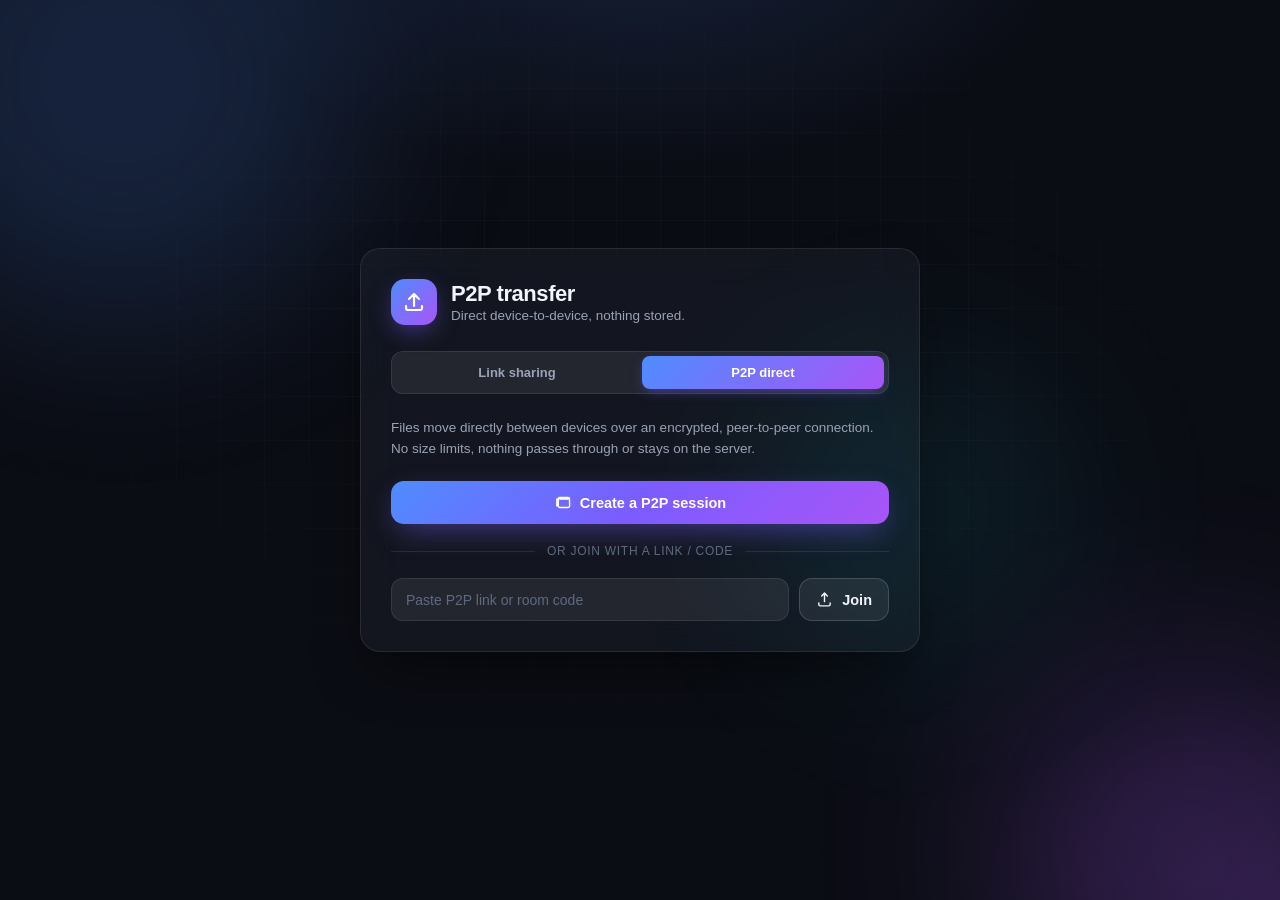
==== templates/p2p.html @ 5b4f8474 "version 2 with peer to peer file transfer" ====
<!DOCTYPE html>
<html lang="en">
<head>
  <meta charset="UTF-8">
  <meta name="viewport" content="width=device-width, initial-scale=1.0">
  <meta name="theme-color" content="#0b0d14">
  <title>P2P — SendBox</title>
  <link rel="icon" href="data:image/svg+xml,%3Csvg xmlns='http://www.w3.org/2000/svg' viewBox='0 0 100 100'%3E%3Cdefs%3E%3ClinearGradient id='g' x1='0' y1='0' x2='1' y2='1'%3E%3Cstop offset='0' stop-color='%234f8cff'/%3E%3Cstop offset='1' stop-color='%23a855f7'/%3E%3C/linearGradient%3E%3C/defs%3E%3Crect width='100' height='100' rx='22' fill='url(%23g)'/%3E%3Cpath d='M50 28v26m0 0-9-9m9 9 9-9M34 66h32' stroke='white' stroke-width='7' stroke-linecap='round' stroke-linejoin='round' fill='none'/%3E%3C/svg%3E">
  <link rel="stylesheet" href="/static/style.css">
</head>
<body>
  <div class="bg" aria-hidden="true">
    <div class="blob blob-1"></div>
    <div class="blob blob-2"></div>
    <div class="blob blob-3"></div>
    <div class="grid-overlay"></div>
  </div>

  <main class="card">
    <header class="brand">
      <span class="logo">
        <svg viewBox="0 0 24 24" fill="none" stroke="currentColor" stroke-width="2.2" stroke-linecap="round" stroke-linejoin="round">
          <path d="M12 16V4m0 0L7 9m5-5 5 5"/>
          <path d="M4 16v2a2 2 0 0 0 2 2h12a2 2 0 0 0 2-2v-2"/>
        </svg>
      </span>
      <div>
        <h1>P2P transfer</h1>
        <p class="tagline">Direct device-to-device, nothing stored.</p>
      </div>
    </header>

    <div class="mode-switch" role="tablist" aria-label="Transfer mode">
      <a class="mode-btn" href="/">Link sharing</a>
      <span class="mode-btn active" aria-current="page">P2P direct</span>
    </div>

    <!-- HOME: create or join -->
    <section id="p2pHome">
      <p class="p2p-desc">
        Files move directly between devices over an encrypted, peer-to-peer
        connection. No size limits, nothing passes through or stays on the server.
      </p>
      <button id="createBtn" class="btn btn-primary">
        <svg viewBox="0 0 24 24" fill="none" stroke="currentColor" stroke-width="2" stroke-linecap="round" stroke-linejoin="round">
          <path d="M4 7v10m2 0a2 2 0 0 0 2 2h12a2 2 0 0 0 2-2V9a2 2 0 0 0-2-2H6a2 2 0 0 0-2 2Zm0 0V7a2 2 0 0 1 2-2h12a2 2 0 0 1 2 2"/>
        </svg>
        <span>Create a P2P session</span>
      </button>
      <div class="divider"><span>or join with a link / code</span></div>
      <div class="receive-row">
        <input id="roomInput" placeholder="Paste P2P link or room code">
        <button id="joinBtn" class="btn btn-ghost" type="button">
          <svg viewBox="0 0 24 24" fill="none" stroke="currentColor" stroke-width="2" stroke-linecap="round" stroke-linejoin="round">
            <path d="M12 15V3m0 0 4 4m-4-4-4 4"/>
            <path d="M4 17v2a2 2 0 0 0 2 2h12a2 2 0 0 0 2-2v-2"/>
          </svg>
          <span>Join</span>
        </button>
      </div>
    </section>

    <!-- WAIT: waiting for the peer -->
    <section id="p2pWait" class="hidden">
      <div class="p2p-spinner" aria-hidden="true"></div>
      <h2 id="roleLabel" class="p2p-wait-title">Waiting for receiver&hellip;</h2>
      <p class="p2p-wait-sub">Share this link — the other person opens it and the transfer starts:</p>
      <div class="linkrow">
        <input id="waitLink" readonly>
        <button id="copyWait" class="btn btn-ghost" title="Copy">
          <svg viewBox="0 0 24 24" fill="none" stroke="currentColor" stroke-width="2" stroke-linecap="round" stroke-linejoin="round">
            <rect x="9" y="9" width="12" height="12" rx="2"/>
            <path d="M5 15V5a2 2 0 0 1 2-2h10"/>
          </svg>
          <span>Copy</span>
        </button>
      </div>
      <p class="p2p-note">Keep this tab open until the transfer finishes.</p>
    </section>

    <!-- ACTIVE: connected, send / receive -->
    <section id="p2pActive" class="hidden">
      <p id="statusText" class="status-line"></p>

      <div id="sendPanel">
        <div id="filesDrop" class="drop" tabindex="0" role="button" aria-label="Select files to send">
          <input type="file" id="p2pFileInput" multiple hidden>
          <p class="drop-title">Select files to send</p>
          <p class="drop-sub">any size · direct P2P</p>
        </div>
        <div id="p2pFilePanel" class="file-panel hidden">
          <ul id="p2pFileList" class="filelist"></ul>
        </div>
        <button id="sendBtn" class="btn btn-primary" disabled>
          <svg viewBox="0 0 24 24" fill="none" stroke="currentColor" stroke-width="2" stroke-linecap="round" stroke-linejoin="round">
            <path d="M12 3v12m0 0 4-4m-4 4-4-4"/>
            <path d="M4 17v2a2 2 0 0 0 2 2h12a2 2 0 0 0 2-2v-2"/>
          </svg>
          <span>Send files</span>
        </button>
      </div>

      <div id="sendProgressWrap" class="progress-wrap hidden">
        <div class="progress"><div id="sendBar"></div></div>
        <div class="progress-meta">
          <span id="sendText">0%</span>
          <span id="sendDetail"></span>
        </div>
      </div>

      <div id="recvProgressWrap" class="progress-wrap hidden">
        <div class="progress"><div id="recvBar"></div></div>
        <div class="progress-meta">
          <span id="recvText"></span>
          <span id="recvDetail"></span>
        </div>
      </div>
    </section>
  </main>

  <div id="toasts" class="toasts" aria-live="polite"></div>
  <script>window.ICE_SERVERS = {{ ice_servers | tojson }};</script>
  <script src="/static/p2p.js"></script>
</body>
</html>
---- static/style.css ----
:root {
  --bg: #0b0d14;
  --surface: rgba(255, 255, 255, 0.04);
  --surface-strong: rgba(255, 255, 255, 0.07);
  --border: rgba(255, 255, 255, 0.09);
  --border-strong: rgba(255, 255, 255, 0.16);
  --text: #f2f5fb;
  --muted: #9aa3b6;
  --faint: #5f6a80;
  --accent: #4f8cff;
  --accent-2: #a855f7;
  --accent-3: #22d3ee;
  --grad: linear-gradient(135deg, #4f8cff, #a855f7);
  --grad-btn: linear-gradient(135deg, #4f8cff 0%, #7c5cff 50%, #a855f7 100%);
  --danger: #ff6b6b;
  --ok: #34d399;
  --radius: 20px;
  --shadow: 0 24px 60px -18px rgba(0, 0, 0, 0.65);
  --font: -apple-system, BlinkMacSystemFont, "Segoe UI", Roboto, "Helvetica Neue", Arial, sans-serif;
}

* { box-sizing: border-box; margin: 0; padding: 0; }

html { color-scheme: dark; }

body {
  font-family: var(--font);
  background: var(--bg);
  color: var(--text);
  min-height: 100vh;
  display: flex;
  align-items: center;
  justify-content: center;
  padding: 28px 16px;
  overflow-x: hidden;
  -webkit-font-smoothing: antialiased;
}

/* ---------- background ---------- */
.bg { position: fixed; inset: 0; z-index: -1; overflow: hidden; }
.bg::after {
  content: "";
  position: absolute; inset: 0;
  background:
    radial-gradient(ellipse 60% 50% at 50% -10%, rgba(79, 140, 255, 0.16), transparent 60%),
    radial-gradient(ellipse 40% 40% at 100% 100%, rgba(168, 85, 247, 0.12), transparent 60%);
}
.blob { position: absolute; border-radius: 50%; filter: blur(90px); opacity: 0.5; animation: drift 26s ease-in-out infinite alternate; }
.blob-1 { width: 480px; height: 480px; background: rgba(79, 140, 255, 0.35); top: -160px; left: -120px; }
.blob-2 { width: 420px; height: 420px; background: rgba(168, 85, 247, 0.32); bottom: -160px; right: -120px; animation-delay: -9s; }
.blob-3 { width: 300px; height: 300px; background: rgba(34, 211, 238, 0.18); top: 40%; left: 60%; animation-delay: -17s; }
@keyframes drift {
  0% { transform: translate(0, 0) scale(1); }
  100% { transform: translate(60px, -40px) scale(1.15); }
}
.grid-overlay {
  position: absolute; inset: 0;
  background-image:
    linear-gradient(rgba(255,255,255,0.025) 1px, transparent 1px),
    linear-gradient(90deg, rgba(255,255,255,0.025) 1px, transparent 1px);
  background-size: 44px 44px;
  mask-image: radial-gradient(ellipse 70% 60% at 50% 40%, #000 30%, transparent 75%);
}

/* ---------- card ---------- */
.card {
  position: relative;
  width: 100%;
  max-width: 560px;
  background: var(--surface);
  backdrop-filter: blur(22px) saturate(1.4);
  -webkit-backdrop-filter: blur(22px) saturate(1.4);
  border: 1px solid var(--border);
  border-radius: var(--radius);
  box-shadow: var(--shadow);
  padding: 30px;
  animation: card-in 0.5s cubic-bezier(0.2, 0.9, 0.3, 1.2);
}
@keyframes card-in {
  from { opacity: 0; transform: translateY(16px) scale(0.98); }
  to { opacity: 1; transform: none; }
}

.brand { display: flex; align-items: center; gap: 14px; margin-bottom: 26px; }
.logo {
  width: 46px; height: 46px; flex-shrink: 0;
  display: grid; place-items: center;
  background: var(--grad);
  border-radius: 14px;
  color: #fff;
  box-shadow: 0 8px 24px -6px rgba(124, 92, 255, 0.6);
}
.logo svg { width: 24px; height: 24px; }
h1 { font-size: 22px; font-weight: 700; letter-spacing: -0.02em; }
.tagline { font-size: 13.5px; color: var(--muted); margin-top: 1px; }

/* ---------- dropzone ---------- */
.drop {
  position: relative;
  border: 1.5px dashed var(--border-strong);
  border-radius: 16px;
  padding: 38px 20px 34px;
  text-align: center;
  cursor: pointer;
  transition: border-color 0.2s, background 0.2s, transform 0.15s;
  user-select: none;
}
.drop:hover { border-color: rgba(79, 140, 255, 0.5); background: var(--surface-strong); }
.drop:focus-visible { outline: 2px solid var(--accent); outline-offset: 2px; }
.drop.dragover {
  border-color: var(--accent);
  border-style: solid;
  background: rgba(79, 140, 255, 0.1);
  transform: scale(1.015);
}
.drop-icon {
  width: 58px; height: 58px; margin: 0 auto 14px;
  display: grid; place-items: center;
  border-radius: 50%;
  color: var(--accent);
  background: rgba(79, 140, 255, 0.12);
  border: 1px solid rgba(79, 140, 255, 0.25);
  transition: transform 0.25s;
}
.drop-icon svg { width: 27px; height: 27px; }
.drop.dragover .drop-icon { transform: translateY(-4px) scale(1.1); color: #fff; }
.drop-title { font-size: 15.5px; font-weight: 600; }
.drop-sub { font-size: 13.5px; color: var(--muted); margin-top: 5px; }
.link { color: var(--accent); text-decoration: underline; text-underline-offset: 3px; }
.drop-hint { font-size: 12px; color: var(--faint); margin-top: 12px; letter-spacing: 0.01em; }

/* ---------- file list ---------- */
.file-panel { margin-top: 16px; }
.file-panel-head {
  display: flex; align-items: center; gap: 10px;
  font-size: 12.5px; color: var(--muted);
  margin-bottom: 10px;
}
.file-panel-head #fileTotal { flex: 1; text-align: right; }
.text-btn {
  background: none; border: none; color: var(--faint);
  font-size: 12.5px; cursor: pointer; padding: 4px 6px; border-radius: 6px;
  transition: color 0.15s;
}
.text-btn:hover { color: var(--danger); }

.filelist { list-style: none; max-height: 232px; overflow-y: auto; scrollbar-width: thin; scrollbar-color: rgba(255,255,255,0.15) transparent; }
.filelist::-webkit-scrollbar { width: 6px; }
.filelist::-webkit-scrollbar-thumb { background: rgba(255,255,255,0.15); border-radius: 4px; }

.filelist li {
  display: flex; align-items: center; gap: 12px;
  padding: 10px 12px;
  background: var(--surface-strong);
  border: 1px solid var(--border);
  border-radius: 12px;
  margin-bottom: 8px;
  animation: item-in 0.3s cubic-bezier(0.2, 0.9, 0.3, 1.2);
}
@keyframes item-in {
  from { opacity: 0; transform: translateY(-6px); }
  to { opacity: 1; transform: none; }
}
.file-type {
  width: 38px; height: 38px; flex-shrink: 0;
  display: grid; place-items: center;
  border-radius: 10px; color: #fff;
  background: var(--grad);
  font-size: 10px; font-weight: 700; text-transform: uppercase;
}
.file-type svg { width: 19px; height: 19px; }
.file-type[data-ext="pdf"] { background: linear-gradient(135deg, #ff5f6d, #ff8a5c); }
.file-type[data-ext="jpg"], .file-type[data-ext="jpeg"],
.file-type[data-ext="png"], .file-type[data-ext="gif"],
.file-type[data-ext="webp"], .file-type[data-ext="svg"],
.file-type[data-ext="heic"] { background: linear-gradient(135deg, #22d3ee, #3b82f6); }
.file-type[data-ext="zip"], .file-type[data-ext="rar"],
.file-type[data-ext="7z"], .file-type[data-ext="tar"],
.file-type[data-ext="gz"] { background: linear-gradient(135deg, #f59e0b, #ef4444); }
.file-type[data-ext="mp3"], .file-type[data-ext="wav"],
.file-type[data-ext="flac"], .file-type[data-ext="ogg"] { background: linear-gradient(135deg, #a855f7, #ec4899); }
.file-type[data-ext="mp4"], .file-type[data-ext="mkv"],
.file-type[data-ext="mov"], .file-type[data-ext="webm"] { background: linear-gradient(135deg, #6366f1, #8b5cf6); }
.file-type[data-ext="txt"], .file-type[data-ext="md"],
.file-type[data-ext="csv"], .file-type[data-ext="json"],
.file-type[data-ext="py"], .file-type[data-ext="js"],
.file-type[data-ext="ts"], .file-type[data-ext="html"],
.file-type[data-ext="css"] { background: linear-gradient(135deg, #64748b, #94a3b8); }

.f-meta { flex: 1; min-width: 0; display: flex; flex-direction: column; }
.fname {
  font-size: 14px; font-weight: 500;
  overflow: hidden; text-overflow: ellipsis; white-space: nowrap;
}
.fsize { font-size: 12px; color: var(--muted); margin-top: 1px; }

.rm-btn {
  width: 28px; height: 28px; flex-shrink: 0;
  display: grid; place-items: center;
  background: transparent; border: none; border-radius: 8px;
  color: var(--faint); cursor: pointer;
  transition: background 0.15s, color 0.15s, transform 0.15s;
}
.rm-btn:hover { background: rgba(255, 107, 107, 0.14); color: var(--danger); transform: scale(1.08); }
.rm-btn svg { width: 15px; height: 15px; }

/* ---------- settings ---------- */
.settings { margin: 20px 0; display: flex; flex-direction: column; gap: 14px; }
.field { display: flex; flex-direction: column; gap: 8px; }
.field-label { font-size: 12px; font-weight: 600; color: var(--muted); text-transform: uppercase; letter-spacing: 0.06em; }

.segmented {
  display: grid; grid-auto-flow: column; grid-auto-columns: 1fr;
  background: var(--surface-strong);
  border: 1px solid var(--border);
  border-radius: 12px; padding: 4px; gap: 4px;
}
.segmented input { position: absolute; opacity: 0; pointer-events: none; }
.segmented label {
  text-align: center; padding: 8px 4px; border-radius: 8px;
  font-size: 13px; font-weight: 600; color: var(--muted);
  cursor: pointer; transition: all 0.18s;
  user-select: none;
}
.segmented label:hover { color: var(--text); }
.segmented input:checked + label {
  background: var(--grad); color: #fff;
  box-shadow: 0 4px 14px -4px rgba(124, 92, 255, 0.6);
}

.maxdl-wrap { position: relative; }
.maxdl-wrap input {
  width: 100%;
  background: var(--surface-strong);
  color: var(--text);
  border: 1px solid var(--border);
  border-radius: 12px;
  padding: 12px 14px;
  font-size: 14.5px;
  transition: border-color 0.18s, box-shadow 0.18s;
}
.maxdl-wrap input::placeholder { color: var(--faint); }
.maxdl-wrap input:focus { outline: none; border-color: var(--accent); box-shadow: 0 0 0 3px rgba(79, 140, 255, 0.18); }
.maxdl-wrap input:not(:placeholder-shown) + .maxdl-suffix { opacity: 0; }
.maxdl-suffix {
  position: absolute; right: 14px; top: 50%; transform: translateY(-50%);
  font-size: 13px; color: var(--faint); pointer-events: none;
  transition: opacity 0.15s;
}
input::-webkit-outer-spin-button, input::-webkit-inner-spin-button { -webkit-appearance: none; margin: 0; }
input[type=number] { -moz-appearance: textfield; appearance: textfield; }

/* ---------- buttons ---------- */
.btn {
  display: inline-flex; align-items: center; justify-content: center; gap: 9px;
  border: none; border-radius: 13px;
  padding: 13px 20px;
  font-family: inherit; font-size: 14.5px; font-weight: 600;
  cursor: pointer; text-decoration: none;
  color: var(--text);
  transition: transform 0.15s, box-shadow 0.2s, background 0.2s, filter 0.2s;
  user-select: none;
}
.btn svg { width: 17px; height: 17px; flex-shrink: 0; }
.btn:active { transform: scale(0.97); }
.btn:disabled { opacity: 0.45; cursor: not-allowed; transform: none; filter: none !important; }

.btn-primary {
  background: var(--grad-btn);
  color: #fff;
  box-shadow: 0 10px 30px -8px rgba(124, 92, 255, 0.55);
  width: 100%;
}
.btn-primary:hover:not(:disabled) { filter: brightness(1.08); box-shadow: 0 14px 36px -8px rgba(124, 92, 255, 0.65); }

.btn-ghost {
  background: var(--surface-strong);
  border: 1px solid var(--border-strong);
  color: var(--text);
}
.btn-ghost:hover { background: rgba(255, 255, 255, 0.11); border-color: rgba(255, 255, 255, 0.22); }

/* ---------- progress ---------- */
.progress-wrap { margin-top: 18px; }
.progress {
  height: 10px; background: var(--surface-strong);
  border: 1px solid var(--border); border-radius: 999px; overflow: hidden;
}
#progressBar {
  height: 100%; width: 0%;
  background: var(--grad);
  border-radius: 999px;
  transition: width 0.15s ease;
  position: relative;
  overflow: hidden;
}
#progressBar::after {
  content: ""; position: absolute; inset: 0;
  background: linear-gradient(90deg, transparent, rgba(255,255,255,0.45), transparent);
  transform: translateX(-100%);
  animation: shine 1.6s infinite;
}
@keyframes shine { to { transform: translateX(100%); } }
.progress-meta { display: flex; justify-content: space-between; margin-top: 8px; font-size: 12.5px; color: var(--muted); }
#progressText { font-weight: 700; color: var(--accent); }

/* ---------- result ---------- */
#resultState { text-align: center; padding: 14px 0 4px; }
.success-ring {
  width: 72px; height: 72px; margin: 0 auto 18px;
  display: grid; place-items: center;
  border-radius: 50%;
  color: #fff;
  background: var(--grad);
  box-shadow: 0 0 0 8px rgba(124, 92, 255, 0.12), 0 16px 40px -8px rgba(124, 92, 255, 0.6);
  animation: pop 0.45s cubic-bezier(0.2, 0.9, 0.3, 1.4);
}
.success-ring svg { width: 32px; height: 32px; }
@keyframes pop { from { transform: scale(0.4); opacity: 0; } to { transform: scale(1); opacity: 1; } }
.result-title { font-size: 21px; font-weight: 700; letter-spacing: -0.02em; }
.result-sub { font-size: 13.5px; color: var(--muted); margin: 8px 0 20px; }

.linkrow { display: flex; gap: 10px; }
.linkrow input {
  flex: 1; min-width: 0;
  background: var(--surface-strong);
  border: 1px solid var(--border-strong);
  border-radius: 12px;
  padding: 13px 14px;
  color: var(--text); font-size: 13.5px; font-family: ui-monospace, SFMono-Regular, Menlo, monospace;
}
.linkrow input:focus { outline: none; border-color: var(--accent); }
.result-actions { display: flex; gap: 10px; margin-top: 14px; }
.result-actions .btn { flex: 1; }

/* ---------- receive / footer ---------- */
.receive { margin-top: 26px; padding-top: 22px; border-top: 1px solid var(--border); }
.receive-row { display: flex; gap: 10px; }
.receive-row input {
  flex: 1; min-width: 0;
  background: var(--surface-strong);
  border: 1px solid var(--border);
  border-radius: 12px;
  padding: 12px 14px;
  color: var(--text); font-size: 14px;
  transition: border-color 0.18s, box-shadow 0.18s;
}
.receive-row input::placeholder { color: var(--faint); }
.receive-row input:focus { outline: none; border-color: var(--accent); box-shadow: 0 0 0 3px rgba(79, 140, 255, 0.18); }
.receive-row .btn { padding: 12px 16px; }

/* ---------- receive page ---------- */
.receive-card { max-width: 620px; }
.receive-summary {
  display: flex; align-items: center; gap: 14px;
  background: var(--surface-strong);
  border: 1px solid var(--border);
  border-radius: 16px;
  padding: 16px 18px;
  margin-bottom: 18px;
}
.summary-icon {
  width: 46px; height: 46px; flex-shrink: 0;
  display: grid; place-items: center;
  border-radius: 12px; color: var(--accent);
  background: rgba(79, 140, 255, 0.12);
}
.summary-icon svg { width: 22px; height: 22px; }
.receive-summary h2 { font-size: 17px; letter-spacing: -0.01em; }
.receive-summary p { font-size: 13px; color: var(--muted); margin-top: 2px; }
.btn-all { flex: 1; margin-left: 4px; max-width: 220px; }

.filelist.receive { max-height: none; }
.filelist.receive li { padding: 12px 14px; }

.foot-note {
  display: flex; align-items: center; justify-content: center; gap: 7px;
  margin-top: 20px; font-size: 12.5px; color: var(--faint);
}
.foot-note svg { width: 14px; height: 14px; }

.expired { text-align: center; padding: 26px 8px; }
.expired-icon {
  width: 64px; height: 64px; margin: 0 auto 16px;
  display: grid; place-items: center;
  border-radius: 50%;
  color: #ffb020;
  background: rgba(255, 176, 32, 0.12);
  border: 1px solid rgba(255, 176, 32, 0.25);
}
.expired-icon svg { width: 30px; height: 30px; }
.expired h2 { font-size: 20px; letter-spacing: -0.02em; }
.expired p { font-size: 14px; color: var(--muted); margin: 10px 0 22px; max-width: 320px; margin-left: auto; margin-right: auto; }
.expired .btn { width: auto; margin: 0 auto; }

/* ---------- toasts ---------- */
.toasts {
  position: fixed; bottom: 24px; left: 50%; transform: translateX(-50%);
  display: flex; flex-direction: column; align-items: center; gap: 10px;
  z-index: 100; pointer-events: none;
}
.toast {
  display: flex; align-items: center; gap: 10px;
  background: rgba(20, 23, 34, 0.92);
  backdrop-filter: blur(14px);
  border: 1px solid var(--border-strong);
  border-radius: 12px;
  padding: 12px 18px;
  font-size: 13.5px; font-weight: 500;
  box-shadow: 0 14px 34px -10px rgba(0, 0, 0, 0.6);
  animation: toast-in 0.3s cubic-bezier(0.2, 0.9, 0.3, 1.3);
}
.toast.leaving { animation: toast-out 0.25s ease forwards; }
.toast svg { width: 17px; height: 17px; }
.toast.success svg { color: var(--ok); }
.toast.error svg { color: var(--danger); }
@keyframes toast-in { from { opacity: 0; transform: translateY(14px) scale(0.95); } to { opacity: 1; transform: none; } }
@keyframes toast-out { to { opacity: 0; transform: translateY(10px) scale(0.96); } }

/* ---------- P2P ---------- */
.mode-switch {
  display: grid; grid-auto-flow: column; grid-auto-columns: 1fr;
  background: var(--surface-strong);
  border: 1px solid var(--border);
  border-radius: 12px; padding: 4px; gap: 4px;
  margin-bottom: 24px;
}
.mode-btn {
  text-align: center; padding: 9px 4px; border-radius: 8px;
  font-size: 13px; font-weight: 600; color: var(--muted);
  text-decoration: none; cursor: pointer; user-select: none;
  transition: all 0.18s;
}
.mode-btn:hover { color: var(--text); }
.mode-btn.active {
  background: var(--grad); color: #fff;
  box-shadow: 0 4px 14px -4px rgba(124, 92, 255, 0.6);
}

.p2p-desc { font-size: 13.5px; color: var(--muted); line-height: 1.55; margin-bottom: 22px; }
.divider {
  display: flex; align-items: center; gap: 12px;
  margin: 20px 0; color: var(--faint); font-size: 12px; text-transform: uppercase;
  letter-spacing: 0.06em;
}
.divider::before, .divider::after { content: ""; flex: 1; height: 1px; background: var(--border); }

.p2p-wait-title { font-size: 19px; font-weight: 700; letter-spacing: -0.02em; text-align: center; margin-bottom: 8px; }
.p2p-wait-sub { font-size: 13.5px; color: var(--muted); text-align: center; margin: 0 0 18px; }
.p2p-note { font-size: 12.5px; color: var(--faint); text-align: center; margin-top: 18px; }

.p2p-spinner {
  width: 58px; height: 58px; margin: 4px auto 22px;
  border-radius: 50%;
  border: 3px solid var(--border-strong);
  border-top-color: var(--accent);
  animation: spin 0.9s linear infinite;
}
@keyframes spin { to { transform: rotate(360deg); } }

.status-line {
  font-size: 13.5px; color: var(--muted);
  background: var(--surface-strong);
  border: 1px solid var(--border);
  border-radius: 12px;
  padding: 12px 16px;
  margin-bottom: 18px;
}
#sendBar, #recvBar {
  height: 100%; width: 0%;
  background: var(--grad);
  border-radius: 999px;
  transition: width 0.15s ease;
}

.hidden { display: none !important; }

@media (max-width: 460px) {
  .card { padding: 22px 18px; }
  .drop { padding: 30px 14px 26px; }
  .btn-all { max-width: none; }
  .receive-summary { flex-wrap: wrap; }
}
@media (prefers-reduced-motion: reduce) {
  *, *::before, *::after { animation: none !important; transition: none !important; }
}
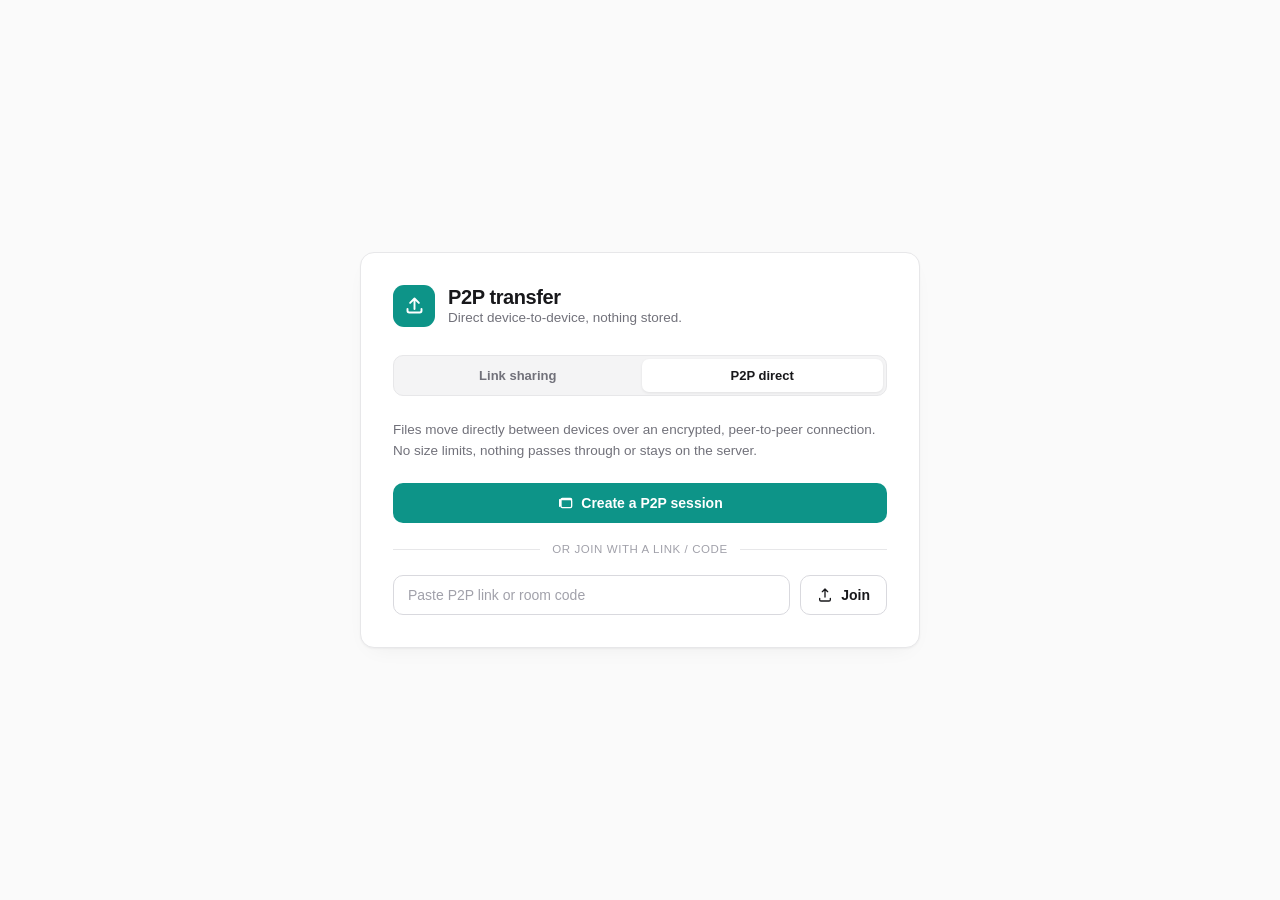
==== commit 1976eb4b: "new theme" ====
--- a/templates/p2p.html
+++ b/templates/p2p.html
@@ -3,19 +3,12 @@
 <head>
   <meta charset="UTF-8">
   <meta name="viewport" content="width=device-width, initial-scale=1.0">
-  <meta name="theme-color" content="#0b0d14">
+  <meta name="theme-color" content="#fafafa">
   <title>P2P — SendBox</title>
-  <link rel="icon" href="data:image/svg+xml,%3Csvg xmlns='http://www.w3.org/2000/svg' viewBox='0 0 100 100'%3E%3Cdefs%3E%3ClinearGradient id='g' x1='0' y1='0' x2='1' y2='1'%3E%3Cstop offset='0' stop-color='%234f8cff'/%3E%3Cstop offset='1' stop-color='%23a855f7'/%3E%3C/linearGradient%3E%3C/defs%3E%3Crect width='100' height='100' rx='22' fill='url(%23g)'/%3E%3Cpath d='M50 28v26m0 0-9-9m9 9 9-9M34 66h32' stroke='white' stroke-width='7' stroke-linecap='round' stroke-linejoin='round' fill='none'/%3E%3C/svg%3E">
+  <link rel="icon" href="data:image/svg+xml,%3Csvg xmlns='http://www.w3.org/2000/svg' viewBox='0 0 100 100'%3E%3Crect width='100' height='100' rx='24' fill='%230d9488'/%3E%3Cpath d='M50 28v26m0 0-9-9m9 9 9-9M34 66h32' stroke='white' stroke-width='7' stroke-linecap='round' stroke-linejoin='round' fill='none'/%3E%3C/svg%3E">
   <link rel="stylesheet" href="/static/style.css">
 </head>
 <body>
-  <div class="bg" aria-hidden="true">
-    <div class="blob blob-1"></div>
-    <div class="blob blob-2"></div>
-    <div class="blob blob-3"></div>
-    <div class="grid-overlay"></div>
-  </div>
-
   <main class="card">
     <header class="brand">
       <span class="logo">
--- a/static/style.css
+++ b/static/style.css
@@ -1,27 +1,30 @@
 :root {
-  --bg: #0b0d14;
-  --surface: rgba(255, 255, 255, 0.04);
-  --surface-strong: rgba(255, 255, 255, 0.07);
-  --border: rgba(255, 255, 255, 0.09);
-  --border-strong: rgba(255, 255, 255, 0.16);
-  --text: #f2f5fb;
-  --muted: #9aa3b6;
-  --faint: #5f6a80;
-  --accent: #4f8cff;
-  --accent-2: #a855f7;
-  --accent-3: #22d3ee;
-  --grad: linear-gradient(135deg, #4f8cff, #a855f7);
-  --grad-btn: linear-gradient(135deg, #4f8cff 0%, #7c5cff 50%, #a855f7 100%);
-  --danger: #ff6b6b;
-  --ok: #34d399;
-  --radius: 20px;
-  --shadow: 0 24px 60px -18px rgba(0, 0, 0, 0.65);
+  --bg: #fafafa;
+  --surface: #ffffff;
+  --surface-strong: #f4f4f5;
+  --border: #e7e7e9;
+  --border-strong: #d9d9de;
+  --text: #18181b;
+  --muted: #71717a;
+  --faint: #a1a1aa;
+  --accent: #0d9488;
+  --accent-hover: #0f766e;
+  --accent-soft: #f0fdfa;
+  --danger: #dc2626;
+  --danger-soft: #fef2f2;
+  --ok: #16a34a;
+  --ok-soft: #f0fdf4;
+  --warn: #d97706;
+  --warn-soft: #fffbeb;
+  --radius: 14px;
+  --radius-sm: 10px;
+  --shadow: 0 1px 2px rgba(0, 0, 0, 0.04), 0 8px 24px -12px rgba(0, 0, 0, 0.08);
   --font: -apple-system, BlinkMacSystemFont, "Segoe UI", Roboto, "Helvetica Neue", Arial, sans-serif;
 }
 
 * { box-sizing: border-box; margin: 0; padding: 0; }
 
-html { color-scheme: dark; }
+html { color-scheme: light; }
 
 body {
   font-family: var(--font);
@@ -36,31 +39,7 @@
   -webkit-font-smoothing: antialiased;
 }
 
-/* ---------- background ---------- */
-.bg { position: fixed; inset: 0; z-index: -1; overflow: hidden; }
-.bg::after {
-  content: "";
-  position: absolute; inset: 0;
-  background:
-    radial-gradient(ellipse 60% 50% at 50% -10%, rgba(79, 140, 255, 0.16), transparent 60%),
-    radial-gradient(ellipse 40% 40% at 100% 100%, rgba(168, 85, 247, 0.12), transparent 60%);
-}
-.blob { position: absolute; border-radius: 50%; filter: blur(90px); opacity: 0.5; animation: drift 26s ease-in-out infinite alternate; }
-.blob-1 { width: 480px; height: 480px; background: rgba(79, 140, 255, 0.35); top: -160px; left: -120px; }
-.blob-2 { width: 420px; height: 420px; background: rgba(168, 85, 247, 0.32); bottom: -160px; right: -120px; animation-delay: -9s; }
-.blob-3 { width: 300px; height: 300px; background: rgba(34, 211, 238, 0.18); top: 40%; left: 60%; animation-delay: -17s; }
-@keyframes drift {
-  0% { transform: translate(0, 0) scale(1); }
-  100% { transform: translate(60px, -40px) scale(1.15); }
-}
-.grid-overlay {
-  position: absolute; inset: 0;
-  background-image:
-    linear-gradient(rgba(255,255,255,0.025) 1px, transparent 1px),
-    linear-gradient(90deg, rgba(255,255,255,0.025) 1px, transparent 1px);
-  background-size: 44px 44px;
-  mask-image: radial-gradient(ellipse 70% 60% at 50% 40%, #000 30%, transparent 75%);
-}
+::selection { background: var(--accent); color: #fff; }
 
 /* ---------- card ---------- */
 .card {
@@ -68,66 +47,62 @@
   width: 100%;
   max-width: 560px;
   background: var(--surface);
-  backdrop-filter: blur(22px) saturate(1.4);
-  -webkit-backdrop-filter: blur(22px) saturate(1.4);
   border: 1px solid var(--border);
   border-radius: var(--radius);
   box-shadow: var(--shadow);
-  padding: 30px;
-  animation: card-in 0.5s cubic-bezier(0.2, 0.9, 0.3, 1.2);
+  padding: 32px;
+  animation: card-in 0.35s ease both;
 }
 @keyframes card-in {
-  from { opacity: 0; transform: translateY(16px) scale(0.98); }
+  from { opacity: 0; transform: translateY(8px); }
   to { opacity: 1; transform: none; }
 }
 
-.brand { display: flex; align-items: center; gap: 14px; margin-bottom: 26px; }
+.brand { display: flex; align-items: center; gap: 13px; margin-bottom: 28px; }
 .logo {
-  width: 46px; height: 46px; flex-shrink: 0;
-  display: grid; place-items: center;
-  background: var(--grad);
-  border-radius: 14px;
+  width: 42px; height: 42px; flex-shrink: 0;
+  display: grid; place-items: center;
+  background: var(--accent);
+  border-radius: 11px;
   color: #fff;
-  box-shadow: 0 8px 24px -6px rgba(124, 92, 255, 0.6);
-}
-.logo svg { width: 24px; height: 24px; }
-h1 { font-size: 22px; font-weight: 700; letter-spacing: -0.02em; }
+}
+.logo svg { width: 21px; height: 21px; }
+h1 { font-size: 20px; font-weight: 650; letter-spacing: -0.02em; }
 .tagline { font-size: 13.5px; color: var(--muted); margin-top: 1px; }
 
 /* ---------- dropzone ---------- */
 .drop {
   position: relative;
   border: 1.5px dashed var(--border-strong);
-  border-radius: 16px;
+  border-radius: var(--radius);
   padding: 38px 20px 34px;
   text-align: center;
   cursor: pointer;
-  transition: border-color 0.2s, background 0.2s, transform 0.15s;
+  transition: border-color 0.18s, background 0.18s;
   user-select: none;
 }
-.drop:hover { border-color: rgba(79, 140, 255, 0.5); background: var(--surface-strong); }
+.drop:hover { border-color: rgba(13, 148, 136, 0.5); background: #f7fdfc; }
 .drop:focus-visible { outline: 2px solid var(--accent); outline-offset: 2px; }
 .drop.dragover {
   border-color: var(--accent);
   border-style: solid;
-  background: rgba(79, 140, 255, 0.1);
-  transform: scale(1.015);
+  background: var(--accent-soft);
 }
 .drop-icon {
-  width: 58px; height: 58px; margin: 0 auto 14px;
+  width: 52px; height: 52px; margin: 0 auto 14px;
   display: grid; place-items: center;
   border-radius: 50%;
-  color: var(--accent);
-  background: rgba(79, 140, 255, 0.12);
-  border: 1px solid rgba(79, 140, 255, 0.25);
-  transition: transform 0.25s;
-}
-.drop-icon svg { width: 27px; height: 27px; }
-.drop.dragover .drop-icon { transform: translateY(-4px) scale(1.1); color: #fff; }
-.drop-title { font-size: 15.5px; font-weight: 600; }
+  color: var(--text);
+  background: var(--surface-strong);
+  border: 1px solid var(--border);
+  transition: transform 0.2s ease;
+}
+.drop-icon svg { width: 24px; height: 24px; }
+.drop.dragover .drop-icon { transform: translateY(-3px) scale(1.06); }
+.drop-title { font-size: 15px; font-weight: 600; }
 .drop-sub { font-size: 13.5px; color: var(--muted); margin-top: 5px; }
-.link { color: var(--accent); text-decoration: underline; text-underline-offset: 3px; }
-.drop-hint { font-size: 12px; color: var(--faint); margin-top: 12px; letter-spacing: 0.01em; }
+.link { color: var(--accent); font-weight: 550; text-decoration: underline; text-underline-offset: 3px; }
+.drop-hint { font-size: 12px; color: var(--faint); margin-top: 14px; letter-spacing: 0.01em; }
 
 /* ---------- file list ---------- */
 .file-panel { margin-top: 16px; }
@@ -139,57 +114,41 @@
 .file-panel-head #fileTotal { flex: 1; text-align: right; }
 .text-btn {
   background: none; border: none; color: var(--faint);
-  font-size: 12.5px; cursor: pointer; padding: 4px 6px; border-radius: 6px;
+  font-size: 12.5px; font-weight: 500; cursor: pointer; padding: 4px 6px; border-radius: 6px;
   transition: color 0.15s;
 }
 .text-btn:hover { color: var(--danger); }
 
-.filelist { list-style: none; max-height: 232px; overflow-y: auto; scrollbar-width: thin; scrollbar-color: rgba(255,255,255,0.15) transparent; }
+.filelist { list-style: none; max-height: 232px; overflow-y: auto; scrollbar-width: thin; scrollbar-color: var(--border-strong) transparent; }
 .filelist::-webkit-scrollbar { width: 6px; }
-.filelist::-webkit-scrollbar-thumb { background: rgba(255,255,255,0.15); border-radius: 4px; }
+.filelist::-webkit-scrollbar-thumb { background: var(--border-strong); border-radius: 4px; }
 
 .filelist li {
   display: flex; align-items: center; gap: 12px;
   padding: 10px 12px;
-  background: var(--surface-strong);
-  border: 1px solid var(--border);
-  border-radius: 12px;
+  background: var(--surface);
+  border: 1px solid var(--border);
+  border-radius: var(--radius-sm);
   margin-bottom: 8px;
-  animation: item-in 0.3s cubic-bezier(0.2, 0.9, 0.3, 1.2);
+  animation: item-in 0.25s ease;
 }
 @keyframes item-in {
-  from { opacity: 0; transform: translateY(-6px); }
+  from { opacity: 0; transform: translateY(-4px); }
   to { opacity: 1; transform: none; }
 }
 .file-type {
-  width: 38px; height: 38px; flex-shrink: 0;
-  display: grid; place-items: center;
-  border-radius: 10px; color: #fff;
-  background: var(--grad);
+  width: 36px; height: 36px; flex-shrink: 0;
+  display: grid; place-items: center;
+  border-radius: var(--radius-sm); color: var(--muted);
+  background: var(--surface-strong);
+  border: 1px solid var(--border);
   font-size: 10px; font-weight: 700; text-transform: uppercase;
 }
-.file-type svg { width: 19px; height: 19px; }
-.file-type[data-ext="pdf"] { background: linear-gradient(135deg, #ff5f6d, #ff8a5c); }
-.file-type[data-ext="jpg"], .file-type[data-ext="jpeg"],
-.file-type[data-ext="png"], .file-type[data-ext="gif"],
-.file-type[data-ext="webp"], .file-type[data-ext="svg"],
-.file-type[data-ext="heic"] { background: linear-gradient(135deg, #22d3ee, #3b82f6); }
-.file-type[data-ext="zip"], .file-type[data-ext="rar"],
-.file-type[data-ext="7z"], .file-type[data-ext="tar"],
-.file-type[data-ext="gz"] { background: linear-gradient(135deg, #f59e0b, #ef4444); }
-.file-type[data-ext="mp3"], .file-type[data-ext="wav"],
-.file-type[data-ext="flac"], .file-type[data-ext="ogg"] { background: linear-gradient(135deg, #a855f7, #ec4899); }
-.file-type[data-ext="mp4"], .file-type[data-ext="mkv"],
-.file-type[data-ext="mov"], .file-type[data-ext="webm"] { background: linear-gradient(135deg, #6366f1, #8b5cf6); }
-.file-type[data-ext="txt"], .file-type[data-ext="md"],
-.file-type[data-ext="csv"], .file-type[data-ext="json"],
-.file-type[data-ext="py"], .file-type[data-ext="js"],
-.file-type[data-ext="ts"], .file-type[data-ext="html"],
-.file-type[data-ext="css"] { background: linear-gradient(135deg, #64748b, #94a3b8); }
+.file-type svg { width: 18px; height: 18px; }
 
 .f-meta { flex: 1; min-width: 0; display: flex; flex-direction: column; }
 .fname {
-  font-size: 14px; font-weight: 500;
+  font-size: 13.5px; font-weight: 550;
   overflow: hidden; text-overflow: ellipsis; white-space: nowrap;
 }
 .fsize { font-size: 12px; color: var(--muted); margin-top: 1px; }
@@ -197,50 +156,52 @@
 .rm-btn {
   width: 28px; height: 28px; flex-shrink: 0;
   display: grid; place-items: center;
-  background: transparent; border: none; border-radius: 8px;
+  background: transparent; border: none; border-radius: 7px;
   color: var(--faint); cursor: pointer;
-  transition: background 0.15s, color 0.15s, transform 0.15s;
-}
-.rm-btn:hover { background: rgba(255, 107, 107, 0.14); color: var(--danger); transform: scale(1.08); }
+  transition: background 0.15s, color 0.15s;
+}
+.rm-btn:hover { background: var(--danger-soft); color: var(--danger); }
 .rm-btn svg { width: 15px; height: 15px; }
 
 /* ---------- settings ---------- */
-.settings { margin: 20px 0; display: flex; flex-direction: column; gap: 14px; }
+.settings { margin: 22px 0; display: flex; flex-direction: column; gap: 16px; }
 .field { display: flex; flex-direction: column; gap: 8px; }
-.field-label { font-size: 12px; font-weight: 600; color: var(--muted); text-transform: uppercase; letter-spacing: 0.06em; }
+.field-label { font-size: 12px; font-weight: 600; color: var(--muted); text-transform: uppercase; letter-spacing: 0.05em; }
 
 .segmented {
   display: grid; grid-auto-flow: column; grid-auto-columns: 1fr;
   background: var(--surface-strong);
   border: 1px solid var(--border);
-  border-radius: 12px; padding: 4px; gap: 4px;
+  border-radius: var(--radius-sm); padding: 3px; gap: 3px;
 }
 .segmented input { position: absolute; opacity: 0; pointer-events: none; }
 .segmented label {
-  text-align: center; padding: 8px 4px; border-radius: 8px;
-  font-size: 13px; font-weight: 600; color: var(--muted);
-  cursor: pointer; transition: all 0.18s;
+  text-align: center; padding: 8px 4px; border-radius: 7px;
+  font-size: 13px; font-weight: 550; color: var(--muted);
+  cursor: pointer; transition: all 0.15s;
   user-select: none;
 }
 .segmented label:hover { color: var(--text); }
 .segmented input:checked + label {
-  background: var(--grad); color: #fff;
-  box-shadow: 0 4px 14px -4px rgba(124, 92, 255, 0.6);
-}
+  background: var(--surface); color: var(--text);
+  box-shadow: 0 1px 3px rgba(0, 0, 0, 0.08);
+  font-weight: 600;
+}
+.segmented input:focus-visible + label { outline: 2px solid var(--accent); outline-offset: 1px; }
 
 .maxdl-wrap { position: relative; }
 .maxdl-wrap input {
   width: 100%;
-  background: var(--surface-strong);
+  background: var(--surface);
   color: var(--text);
-  border: 1px solid var(--border);
-  border-radius: 12px;
-  padding: 12px 14px;
-  font-size: 14.5px;
-  transition: border-color 0.18s, box-shadow 0.18s;
+  border: 1px solid var(--border-strong);
+  border-radius: var(--radius-sm);
+  padding: 11px 14px;
+  font-size: 14px;
+  transition: border-color 0.15s, box-shadow 0.15s;
 }
 .maxdl-wrap input::placeholder { color: var(--faint); }
-.maxdl-wrap input:focus { outline: none; border-color: var(--accent); box-shadow: 0 0 0 3px rgba(79, 140, 255, 0.18); }
+.maxdl-wrap input:focus { outline: none; border-color: var(--accent); box-shadow: 0 0 0 3px rgba(13, 148, 136, 0.14); }
 .maxdl-wrap input:not(:placeholder-shown) + .maxdl-suffix { opacity: 0; }
 .maxdl-suffix {
   position: absolute; right: 14px; top: 50%; transform: translateY(-50%);
@@ -252,84 +213,74 @@
 
 /* ---------- buttons ---------- */
 .btn {
-  display: inline-flex; align-items: center; justify-content: center; gap: 9px;
-  border: none; border-radius: 13px;
-  padding: 13px 20px;
-  font-family: inherit; font-size: 14.5px; font-weight: 600;
+  display: inline-flex; align-items: center; justify-content: center; gap: 8px;
+  border: none; border-radius: var(--radius-sm);
+  padding: 12px 20px;
+  font-family: inherit; font-size: 14px; font-weight: 600;
   cursor: pointer; text-decoration: none;
   color: var(--text);
-  transition: transform 0.15s, box-shadow 0.2s, background 0.2s, filter 0.2s;
+  transition: opacity 0.15s, background 0.15s, border-color 0.15s;
   user-select: none;
 }
-.btn svg { width: 17px; height: 17px; flex-shrink: 0; }
-.btn:active { transform: scale(0.97); }
-.btn:disabled { opacity: 0.45; cursor: not-allowed; transform: none; filter: none !important; }
+.btn svg { width: 16px; height: 16px; flex-shrink: 0; }
+.btn:active:not(:disabled) { transform: translateY(0.5px); }
+.btn:disabled { opacity: 0.4; cursor: not-allowed; }
 
 .btn-primary {
-  background: var(--grad-btn);
+  background: var(--accent);
   color: #fff;
-  box-shadow: 0 10px 30px -8px rgba(124, 92, 255, 0.55);
   width: 100%;
 }
-.btn-primary:hover:not(:disabled) { filter: brightness(1.08); box-shadow: 0 14px 36px -8px rgba(124, 92, 255, 0.65); }
+.btn-primary:hover:not(:disabled) { background: var(--accent-hover); }
 
 .btn-ghost {
-  background: var(--surface-strong);
+  background: var(--surface);
   border: 1px solid var(--border-strong);
   color: var(--text);
 }
-.btn-ghost:hover { background: rgba(255, 255, 255, 0.11); border-color: rgba(255, 255, 255, 0.22); }
+.btn-ghost:hover { background: var(--surface-strong); }
 
 /* ---------- progress ---------- */
 .progress-wrap { margin-top: 18px; }
 .progress {
-  height: 10px; background: var(--surface-strong);
-  border: 1px solid var(--border); border-radius: 999px; overflow: hidden;
+  height: 6px; background: var(--surface-strong);
+  border-radius: 999px; overflow: hidden;
 }
 #progressBar {
   height: 100%; width: 0%;
-  background: var(--grad);
+  background: var(--accent);
   border-radius: 999px;
   transition: width 0.15s ease;
-  position: relative;
-  overflow: hidden;
-}
-#progressBar::after {
-  content: ""; position: absolute; inset: 0;
-  background: linear-gradient(90deg, transparent, rgba(255,255,255,0.45), transparent);
-  transform: translateX(-100%);
-  animation: shine 1.6s infinite;
-}
-@keyframes shine { to { transform: translateX(100%); } }
+}
 .progress-meta { display: flex; justify-content: space-between; margin-top: 8px; font-size: 12.5px; color: var(--muted); }
-#progressText { font-weight: 700; color: var(--accent); }
+#progressText { font-weight: 650; color: var(--accent); }
 
 /* ---------- result ---------- */
 #resultState { text-align: center; padding: 14px 0 4px; }
 .success-ring {
-  width: 72px; height: 72px; margin: 0 auto 18px;
+  width: 64px; height: 64px; margin: 0 auto 18px;
   display: grid; place-items: center;
   border-radius: 50%;
-  color: #fff;
-  background: var(--grad);
-  box-shadow: 0 0 0 8px rgba(124, 92, 255, 0.12), 0 16px 40px -8px rgba(124, 92, 255, 0.6);
-  animation: pop 0.45s cubic-bezier(0.2, 0.9, 0.3, 1.4);
-}
-.success-ring svg { width: 32px; height: 32px; }
-@keyframes pop { from { transform: scale(0.4); opacity: 0; } to { transform: scale(1); opacity: 1; } }
-.result-title { font-size: 21px; font-weight: 700; letter-spacing: -0.02em; }
+  color: var(--ok);
+  background: var(--ok-soft);
+  border: 1px solid #dcfce7;
+  animation: pop 0.35s cubic-bezier(0.2, 0.9, 0.3, 1.3);
+}
+.success-ring svg { width: 28px; height: 28px; }
+@keyframes pop { from { transform: scale(0.6); opacity: 0; } to { transform: scale(1); opacity: 1; } }
+.result-title { font-size: 19px; font-weight: 650; letter-spacing: -0.02em; }
 .result-sub { font-size: 13.5px; color: var(--muted); margin: 8px 0 20px; }
 
 .linkrow { display: flex; gap: 10px; }
 .linkrow input {
   flex: 1; min-width: 0;
   background: var(--surface-strong);
-  border: 1px solid var(--border-strong);
-  border-radius: 12px;
-  padding: 13px 14px;
-  color: var(--text); font-size: 13.5px; font-family: ui-monospace, SFMono-Regular, Menlo, monospace;
-}
-.linkrow input:focus { outline: none; border-color: var(--accent); }
+  border: 1px solid var(--border);
+  border-radius: var(--radius-sm);
+  padding: 12px 14px;
+  color: var(--text); font-size: 13px; font-family: ui-monospace, SFMono-Regular, Menlo, monospace;
+}
+.linkrow input:focus { outline: none; border-color: var(--accent); background: var(--surface); }
 .result-actions { display: flex; gap: 10px; margin-top: 14px; }
 .result-actions .btn { flex: 1; }
 
@@ -338,37 +289,40 @@
 .receive-row { display: flex; gap: 10px; }
 .receive-row input {
   flex: 1; min-width: 0;
-  background: var(--surface-strong);
-  border: 1px solid var(--border);
-  border-radius: 12px;
-  padding: 12px 14px;
+  background: var(--surface);
+  border: 1px solid var(--border-strong);
+  border-radius: var(--radius-sm);
+  padding: 11px 14px;
   color: var(--text); font-size: 14px;
-  transition: border-color 0.18s, box-shadow 0.18s;
+  transition: border-color 0.15s, box-shadow 0.15s;
 }
 .receive-row input::placeholder { color: var(--faint); }
-.receive-row input:focus { outline: none; border-color: var(--accent); box-shadow: 0 0 0 3px rgba(79, 140, 255, 0.18); }
-.receive-row .btn { padding: 12px 16px; }
+.receive-row input:focus { outline: none; border-color: var(--accent); box-shadow: 0 0 0 3px rgba(13, 148, 136, 0.14); }
+.receive-row .btn { padding: 11px 16px; }
 
 /* ---------- receive page ---------- */
 .receive-card { max-width: 620px; }
 .receive-summary {
   display: flex; align-items: center; gap: 14px;
-  background: var(--surface-strong);
-  border: 1px solid var(--border);
-  border-radius: 16px;
+  background: var(--surface);
+  border: 1px solid var(--border);
+  border-radius: var(--radius);
   padding: 16px 18px;
   margin-bottom: 18px;
 }
 .summary-icon {
-  width: 46px; height: 46px; flex-shrink: 0;
-  display: grid; place-items: center;
-  border-radius: 12px; color: var(--accent);
-  background: rgba(79, 140, 255, 0.12);
-}
-.summary-icon svg { width: 22px; height: 22px; }
-.receive-summary h2 { font-size: 17px; letter-spacing: -0.01em; }
+  width: 44px; height: 44px; flex-shrink: 0;
+  display: grid; place-items: center;
+  border-radius: var(--radius-sm); color: var(--text);
+  background: var(--surface-strong);
+  border: 1px solid var(--border);
+}
+.summary-icon svg { width: 21px; height: 21px; }
+.receive-summary h2 { font-size: 16px; font-weight: 650; letter-spacing: -0.01em; }
 .receive-summary p { font-size: 13px; color: var(--muted); margin-top: 2px; }
 .btn-all { flex: 1; margin-left: 4px; max-width: 220px; }
+
+.dl-btn { padding: 8px 14px; font-size: 13px; }
 
 .filelist.receive { max-height: none; }
 .filelist.receive li { padding: 12px 14px; }
@@ -381,16 +335,16 @@
 
 .expired { text-align: center; padding: 26px 8px; }
 .expired-icon {
-  width: 64px; height: 64px; margin: 0 auto 16px;
+  width: 60px; height: 60px; margin: 0 auto 16px;
   display: grid; place-items: center;
   border-radius: 50%;
-  color: #ffb020;
-  background: rgba(255, 176, 32, 0.12);
-  border: 1px solid rgba(255, 176, 32, 0.25);
-}
-.expired-icon svg { width: 30px; height: 30px; }
-.expired h2 { font-size: 20px; letter-spacing: -0.02em; }
-.expired p { font-size: 14px; color: var(--muted); margin: 10px 0 22px; max-width: 320px; margin-left: auto; margin-right: auto; }
+  color: var(--warn);
+  background: var(--warn-soft);
+  border: 1px solid #fde68a;
+}
+.expired-icon svg { width: 28px; height: 28px; }
+.expired h2 { font-size: 19px; font-weight: 650; letter-spacing: -0.02em; }
+.expired p { font-size: 14px; color: var(--muted); margin: 10px auto 22px; max-width: 320px; }
 .expired .btn { width: auto; margin: 0 auto; }
 
 /* ---------- toasts ---------- */
@@ -401,59 +355,60 @@
 }
 .toast {
   display: flex; align-items: center; gap: 10px;
-  background: rgba(20, 23, 34, 0.92);
-  backdrop-filter: blur(14px);
-  border: 1px solid var(--border-strong);
-  border-radius: 12px;
-  padding: 12px 18px;
+  background: var(--surface);
+  backdrop-filter: blur(10px);
+  border: 1px solid var(--border);
+  border-radius: var(--radius-sm);
+  padding: 11px 16px;
   font-size: 13.5px; font-weight: 500;
-  box-shadow: 0 14px 34px -10px rgba(0, 0, 0, 0.6);
-  animation: toast-in 0.3s cubic-bezier(0.2, 0.9, 0.3, 1.3);
-}
-.toast.leaving { animation: toast-out 0.25s ease forwards; }
-.toast svg { width: 17px; height: 17px; }
+  box-shadow: 0 8px 30px -8px rgba(0, 0, 0, 0.18);
+  animation: toast-in 0.25s ease;
+}
+.toast.leaving { animation: toast-out 0.22s ease forwards; }
+.toast svg { width: 16px; height: 16px; }
 .toast.success svg { color: var(--ok); }
 .toast.error svg { color: var(--danger); }
-@keyframes toast-in { from { opacity: 0; transform: translateY(14px) scale(0.95); } to { opacity: 1; transform: none; } }
-@keyframes toast-out { to { opacity: 0; transform: translateY(10px) scale(0.96); } }
+@keyframes toast-in { from { opacity: 0; transform: translateY(10px); } to { opacity: 1; transform: none; } }
+@keyframes toast-out { to { opacity: 0; transform: translateY(8px); } }
 
 /* ---------- P2P ---------- */
 .mode-switch {
   display: grid; grid-auto-flow: column; grid-auto-columns: 1fr;
   background: var(--surface-strong);
   border: 1px solid var(--border);
-  border-radius: 12px; padding: 4px; gap: 4px;
+  border-radius: var(--radius-sm); padding: 3px; gap: 3px;
   margin-bottom: 24px;
 }
 .mode-btn {
-  text-align: center; padding: 9px 4px; border-radius: 8px;
-  font-size: 13px; font-weight: 600; color: var(--muted);
+  text-align: center; padding: 9px 4px; border-radius: 7px;
+  font-size: 13px; font-weight: 550; color: var(--muted);
   text-decoration: none; cursor: pointer; user-select: none;
-  transition: all 0.18s;
+  transition: all 0.15s;
 }
 .mode-btn:hover { color: var(--text); }
 .mode-btn.active {
-  background: var(--grad); color: #fff;
-  box-shadow: 0 4px 14px -4px rgba(124, 92, 255, 0.6);
+  background: var(--surface); color: var(--text);
+  box-shadow: 0 1px 3px rgba(0, 0, 0, 0.08);
+  font-weight: 600;
 }
 
 .p2p-desc { font-size: 13.5px; color: var(--muted); line-height: 1.55; margin-bottom: 22px; }
 .divider {
   display: flex; align-items: center; gap: 12px;
-  margin: 20px 0; color: var(--faint); font-size: 12px; text-transform: uppercase;
-  letter-spacing: 0.06em;
+  margin: 20px 0; color: var(--faint); font-size: 11.5px; text-transform: uppercase;
+  letter-spacing: 0.05em;
 }
 .divider::before, .divider::after { content: ""; flex: 1; height: 1px; background: var(--border); }
 
-.p2p-wait-title { font-size: 19px; font-weight: 700; letter-spacing: -0.02em; text-align: center; margin-bottom: 8px; }
+.p2p-wait-title { font-size: 18px; font-weight: 650; letter-spacing: -0.02em; text-align: center; margin-bottom: 8px; }
 .p2p-wait-sub { font-size: 13.5px; color: var(--muted); text-align: center; margin: 0 0 18px; }
 .p2p-note { font-size: 12.5px; color: var(--faint); text-align: center; margin-top: 18px; }
 
 .p2p-spinner {
-  width: 58px; height: 58px; margin: 4px auto 22px;
+  width: 48px; height: 48px; margin: 4px auto 22px;
   border-radius: 50%;
-  border: 3px solid var(--border-strong);
-  border-top-color: var(--accent);
+  border: 3px solid var(--border);
+  border-top-color: var(--text);
   animation: spin 0.9s linear infinite;
 }
 @keyframes spin { to { transform: rotate(360deg); } }
@@ -462,13 +417,13 @@
   font-size: 13.5px; color: var(--muted);
   background: var(--surface-strong);
   border: 1px solid var(--border);
-  border-radius: 12px;
-  padding: 12px 16px;
+  border-radius: var(--radius-sm);
+  padding: 11px 16px;
   margin-bottom: 18px;
 }
 #sendBar, #recvBar {
   height: 100%; width: 0%;
-  background: var(--grad);
+  background: var(--accent);
   border-radius: 999px;
   transition: width 0.15s ease;
 }
@@ -476,7 +431,7 @@
 .hidden { display: none !important; }
 
 @media (max-width: 460px) {
-  .card { padding: 22px 18px; }
+  .card { padding: 24px 18px; }
   .drop { padding: 30px 14px 26px; }
   .btn-all { max-width: none; }
   .receive-summary { flex-wrap: wrap; }
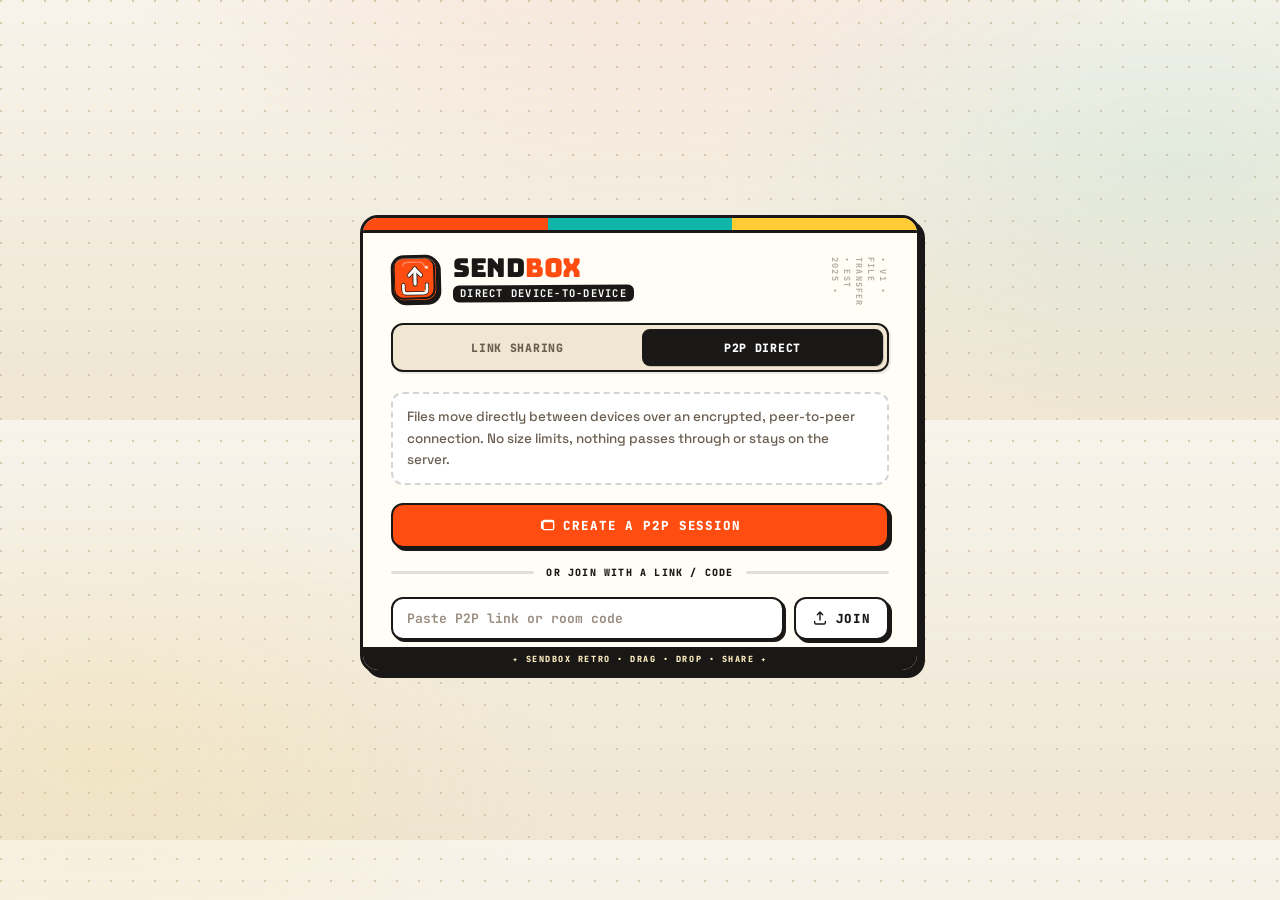
==== commit 7cd244dc: "Refactor HTML templates to use new logo and update theme color - Updated theme color from #fafafa to" ====
--- a/templates/p2p.html
+++ b/templates/p2p.html
@@ -3,23 +3,21 @@
 <head>
   <meta charset="UTF-8">
   <meta name="viewport" content="width=device-width, initial-scale=1.0">
-  <meta name="theme-color" content="#fafafa">
+  <meta name="theme-color" content="#efe6d3">
   <title>P2P — SendBox</title>
-  <link rel="icon" href="data:image/svg+xml,%3Csvg xmlns='http://www.w3.org/2000/svg' viewBox='0 0 100 100'%3E%3Crect width='100' height='100' rx='24' fill='%230d9488'/%3E%3Cpath d='M50 28v26m0 0-9-9m9 9 9-9M34 66h32' stroke='white' stroke-width='7' stroke-linecap='round' stroke-linejoin='round' fill='none'/%3E%3C/svg%3E">
+  <link rel="icon" type="image/svg+xml" href="/static/logo.svg">
+  <link rel="alternate icon" href="data:image/svg+xml,%3Csvg xmlns='http://www.w3.org/2000/svg' viewBox='0 0 100 100'%3E%3Crect width='100' height='100' rx='22' fill='%23ff4d12'/%3E%3Cpath d='M50 28v26m0 0-9-9m9 9 9-9M34 66h32' stroke='white' stroke-width='7' stroke-linecap='round' stroke-linejoin='round' fill='none'/%3E%3C/svg%3E">
   <link rel="stylesheet" href="/static/style.css">
 </head>
 <body>
   <main class="card">
     <header class="brand">
-      <span class="logo">
-        <svg viewBox="0 0 24 24" fill="none" stroke="currentColor" stroke-width="2.2" stroke-linecap="round" stroke-linejoin="round">
-          <path d="M12 16V4m0 0L7 9m5-5 5 5"/>
-          <path d="M4 16v2a2 2 0 0 0 2 2h12a2 2 0 0 0 2-2v-2"/>
-        </svg>
-      </span>
-      <div>
-        <h1>P2P transfer</h1>
-        <p class="tagline">Direct device-to-device, nothing stored.</p>
+      <a href="/" class="logo" style="text-decoration:none">
+        <img src="/static/logo.svg" alt="SendBox" width="48" height="48" loading="eager">
+      </a>
+      <div class="brand-text">
+        <h1><span>Send</span><span class="box">Box</span></h1>
+        <p class="tagline">Direct device-to-device</p>
       </div>
     </header>
 
@@ -56,7 +54,7 @@
     <!-- WAIT: waiting for the peer -->
     <section id="p2pWait" class="hidden">
       <div class="p2p-spinner" aria-hidden="true"></div>
-      <h2 id="roleLabel" class="p2p-wait-title">Waiting for receiver&hellip;</h2>
+      <h2 id="roleLabel" class="p2p-wait-title">Waiting for receiver…</h2>
       <p class="p2p-wait-sub">Share this link — the other person opens it and the transfer starts:</p>
       <div class="linkrow">
         <input id="waitLink" readonly>
--- a/static/style.css
+++ b/static/style.css
@@ -1,42 +1,70 @@
+@import url('https://fonts.googleapis.com/css2?family=Bungee&family=JetBrains+Mono:wght@500;700&family=Space+Grotesk:wght@500;600;700;800&display=swap');
+
 :root {
-  --bg: #fafafa;
-  --surface: #ffffff;
-  --surface-strong: #f4f4f5;
-  --border: #e7e7e9;
-  --border-strong: #d9d9de;
-  --text: #18181b;
-  --muted: #71717a;
-  --faint: #a1a1aa;
-  --accent: #0d9488;
-  --accent-hover: #0f766e;
-  --accent-soft: #f0fdfa;
-  --danger: #dc2626;
-  --danger-soft: #fef2f2;
-  --ok: #16a34a;
-  --ok-soft: #f0fdf4;
-  --warn: #d97706;
-  --warn-soft: #fffbeb;
-  --radius: 14px;
-  --radius-sm: 10px;
-  --shadow: 0 1px 2px rgba(0, 0, 0, 0.04), 0 8px 24px -12px rgba(0, 0, 0, 0.08);
-  --font: -apple-system, BlinkMacSystemFont, "Segoe UI", Roboto, "Helvetica Neue", Arial, sans-serif;
+  --bg: #efe6d3;
+  --bg-dot: #d9c8ad;
+  --paper: #fffdf6;
+  --paper-2: #fff7e8;
+  --ink: #1a1816;
+  --ink-2: #2b2825;
+  --muted: #6b5f52;
+  --faint: #9a8e82;
+  --line: #1a1816;
+  --line-soft: #d8c9ad;
+  --accent: #ff4d12;
+  --accent-hover: #e8450f;
+  --accent-press: #cc3c0a;
+  --accent-soft: #fff0de;
+  --teal: #0fb5a6;
+  --teal-deep: #0a8a7d;
+  --mustard: #ffcc33;
+  --mustard-deep: #e6b800;
+  --ok: #0eb07a;
+  --danger: #e11d48;
+  --radius: 18px;
+  --radius-sm: 12px;
+  --radius-xs: 10px;
+  --border: 3px;
+  --shadow: 5px 5px 0 var(--ink);
+  --shadow-sm: 3px 3px 0 var(--ink);
+  --shadow-xs: 2px 2px 0 var(--ink);
+  --font-display: "Space Grotesk", system-ui, sans-serif;
+  --font-mono: "JetBrains Mono", ui-monospace, monospace;
+  --font-logo: "Bungee", "Space Grotesk", sans-serif;
 }
 
 * { box-sizing: border-box; margin: 0; padding: 0; }
-
-html { color-scheme: light; }
+html { color-scheme: light; scrollbar-width: thin; scrollbar-color: var(--line) var(--bg); }
 
 body {
-  font-family: var(--font);
-  background: var(--bg);
-  color: var(--text);
+  font-family: var(--font-display);
+  background-color: var(--bg);
+  background-image:
+    radial-gradient(circle at 1px 1px, var(--bg-dot) 1.1px, transparent 0),
+    linear-gradient(180deg, rgba(255,255,255,0.55) 0%, transparent 420px);
+  background-size: 22px 22px, 100% 420px;
+  background-position: 0 0, 0 0;
+  color: var(--ink);
   min-height: 100vh;
   display: flex;
   align-items: center;
   justify-content: center;
-  padding: 28px 16px;
+  padding: 36px 16px 48px;
   overflow-x: hidden;
   -webkit-font-smoothing: antialiased;
+  position: relative;
+}
+
+body::before {
+  content: "";
+  position: fixed;
+  inset: 0;
+  background:
+    radial-gradient(ellipse 900px 500px at 50% -10%, rgba(255,77,18,0.09), transparent 60%),
+    radial-gradient(ellipse 700px 400px at 92% 18%, rgba(15,181,166,0.08), transparent 65%),
+    radial-gradient(ellipse 700px 400px at 8% 84%, rgba(255,204,51,0.10), transparent 65%);
+  pointer-events: none;
+  z-index: -1;
 }
 
 ::selection { background: var(--accent); color: #fff; }
@@ -46,167 +74,321 @@
   position: relative;
   width: 100%;
   max-width: 560px;
-  background: var(--surface);
-  border: 1px solid var(--border);
+  background: var(--paper);
+  border: var(--border) solid var(--ink);
   border-radius: var(--radius);
   box-shadow: var(--shadow);
-  padding: 32px;
-  animation: card-in 0.35s ease both;
+  padding: 0 28px 28px;
+  animation: card-in 0.42s cubic-bezier(0.16, 1, 0.3, 1) both;
+  overflow: hidden;
+}
+.card::before {
+  content: "";
+  display: block;
+  height: 12px;
+  margin: 0 -28px 0 -28px;
+  background: linear-gradient(90deg, var(--accent) 0 33.333%, var(--teal) 33.333% 66.666%, var(--mustard) 66.666% 100%);
+  border-bottom: var(--border) solid var(--ink);
 }
 @keyframes card-in {
-  from { opacity: 0; transform: translateY(8px); }
-  to { opacity: 1; transform: none; }
-}
-
-.brand { display: flex; align-items: center; gap: 13px; margin-bottom: 28px; }
+  from { opacity: 0; transform: translateY(10px) rotate(-0.4deg); }
+  to { opacity: 1; transform: translateY(0) rotate(0); }
+}
+
+.brand {
+  display: flex;
+  align-items: center;
+  gap: 14px;
+  margin: 22px 0 20px;
+  position: relative;
+}
 .logo {
-  width: 42px; height: 42px; flex-shrink: 0;
+  width: 48px; height: 48px; flex-shrink: 0;
   display: grid; place-items: center;
   background: var(--accent);
-  border-radius: 11px;
+  border: var(--border) solid var(--ink);
+  border-radius: 13px;
+  box-shadow: var(--shadow-xs);
   color: #fff;
-}
-.logo svg { width: 21px; height: 21px; }
-h1 { font-size: 20px; font-weight: 650; letter-spacing: -0.02em; }
-.tagline { font-size: 13.5px; color: var(--muted); margin-top: 1px; }
+  transform: rotate(-1.5deg);
+  overflow: hidden;
+  position: relative;
+}
+.logo img { width: 100%; height: 100%; object-fit: cover; display: block; }
+.logo svg { width: 24px; height: 24px; }
+.logo::after {
+  content: "";
+  position: absolute;
+  inset: 0;
+  border-radius: 10px;
+  box-shadow: inset 0 1px 0 rgba(255,255,255,0.35);
+  pointer-events: none;
+}
+.brand-text { display: flex; flex-direction: column; }
+.brand h1 {
+  font-family: var(--font-logo);
+  font-size: 26px;
+  font-weight: 400;
+  line-height: 0.95;
+  letter-spacing: -0.01em;
+  color: var(--ink);
+  display: flex; align-items: baseline; gap: 0;
+}
+.brand h1 span { display: inline-block; }
+.brand h1 .box { color: var(--accent); }
+.tagline {
+  font-family: var(--font-mono);
+  font-size: 10.5px;
+  font-weight: 700;
+  letter-spacing: 0.12em;
+  text-transform: uppercase;
+  color: #fff;
+  background: var(--ink);
+  display: inline-block;
+  padding: 3px 7px 3.5px;
+  border-radius: 6px;
+  margin-top: 5px;
+  width: fit-content;
+  line-height: 1;
+  transform: rotate(-0.3deg);
+}
+.brand::after {
+  content: "• V1 • FILE TRANSFER • EST 2025 •";
+  position: absolute;
+  right: 0;
+  top: 2px;
+  font-family: var(--font-mono);
+  font-size: 8.5px;
+  font-weight: 700;
+  letter-spacing: 0.14em;
+  color: var(--faint);
+  writing-mode: vertical-rl;
+  text-orientation: mixed;
+  opacity: 0.0;
+}
+@media (min-width: 520px) {
+  .brand::after { opacity: 0.75; }
+}
+
+/* ---------- mode switch ---------- */
+.mode-switch {
+  display: grid; grid-auto-flow: column; grid-auto-columns: 1fr;
+  background: #f0e6d1;
+  border: 2.5px solid var(--ink);
+  border-radius: 12px;
+  padding: 4px; gap: 4px;
+  margin: 0 0 20px;
+  box-shadow: 2px 2px 0 rgba(26,24,22,0.08);
+}
+.mode-btn {
+  text-align: center; padding: 9px 4px; border-radius: 8px;
+  font-family: var(--font-mono);
+  font-size: 11.5px; font-weight: 800; letter-spacing: 0.06em; text-transform: uppercase;
+  color: var(--muted);
+  text-decoration: none; cursor: pointer; user-select: none;
+  transition: all 0.14s ease;
+  border: 2px solid transparent;
+}
+.mode-btn:hover { color: var(--ink); background: rgba(255,255,255,0.6); }
+.mode-btn.active {
+  background: var(--ink); color: #fff;
+  border-color: var(--ink);
+  box-shadow: 1px 1px 0 rgba(0,0,0,0.15);
+}
 
 /* ---------- dropzone ---------- */
 .drop {
   position: relative;
-  border: 1.5px dashed var(--border-strong);
-  border-radius: var(--radius);
-  padding: 38px 20px 34px;
+  border: 3px dashed var(--ink);
+  border-radius: 16px;
+  padding: 34px 18px 28px;
   text-align: center;
   cursor: pointer;
-  transition: border-color 0.18s, background 0.18s;
+  background:
+    repeating-linear-gradient(-45deg, transparent 0 10px, rgba(26,24,22,0.015) 10px 20px),
+    var(--paper-2);
+  transition: all 0.16s ease;
   user-select: none;
-}
-.drop:hover { border-color: rgba(13, 148, 136, 0.5); background: #f7fdfc; }
-.drop:focus-visible { outline: 2px solid var(--accent); outline-offset: 2px; }
+  box-shadow: inset 0 0 0 2px rgba(255,255,255,0.7);
+}
+.drop:hover {
+  background-color: #fff2d6;
+  border-color: var(--ink);
+  transform: translate(-1px, -1px);
+  box-shadow: 3px 3px 0 var(--ink), inset 0 0 0 2px rgba(255,255,255,0.6);
+}
+.drop:focus-visible { outline: 3px solid var(--accent); outline-offset: 3px; }
 .drop.dragover {
   border-color: var(--accent);
   border-style: solid;
-  background: var(--accent-soft);
-}
+  background: #ffe9d0;
+  transform: translate(-2px, -2px);
+  box-shadow: 5px 5px 0 var(--ink);
+}
+.drop.dragover .drop-icon { transform: rotate(2deg) scale(1.04) translateY(-2px); }
+
 .drop-icon {
-  width: 52px; height: 52px; margin: 0 auto 14px;
+  width: 62px; height: 62px; margin: 0 auto 14px;
   display: grid; place-items: center;
-  border-radius: 50%;
-  color: var(--text);
-  background: var(--surface-strong);
-  border: 1px solid var(--border);
-  transition: transform 0.2s ease;
-}
-.drop-icon svg { width: 24px; height: 24px; }
-.drop.dragover .drop-icon { transform: translateY(-3px) scale(1.06); }
-.drop-title { font-size: 15px; font-weight: 600; }
-.drop-sub { font-size: 13.5px; color: var(--muted); margin-top: 5px; }
-.link { color: var(--accent); font-weight: 550; text-decoration: underline; text-underline-offset: 3px; }
-.drop-hint { font-size: 12px; color: var(--faint); margin-top: 14px; letter-spacing: 0.01em; }
+  border-radius: 16px;
+  color: #fff;
+  background: var(--accent);
+  border: 3px solid var(--ink);
+  box-shadow: var(--shadow-xs);
+  transform: rotate(-2deg);
+  transition: transform 0.2s cubic-bezier(0.34,1.56,0.64,1);
+}
+.drop-icon svg { width: 26px; height: 26px; stroke-width: 2.1; }
+.drop-title {
+  font-family: var(--font-display);
+  font-size: 16px; font-weight: 800; letter-spacing: -0.02em;
+  color: var(--ink);
+}
+.drop-sub { font-family: var(--font-mono); font-size: 12.5px; color: var(--muted); margin-top: 5px; }
+.drop-sub .link {
+  color: var(--accent); font-weight: 800; text-decoration: none;
+  border-bottom: 2.5px solid var(--accent);
+  padding-bottom: 1px;
+}
+.drop-hint {
+  font-family: var(--font-mono);
+  font-size: 10px; font-weight: 700; letter-spacing: 0.11em; text-transform: uppercase;
+  color: #fff;
+  background: var(--ink);
+  display: inline-block;
+  padding: 4px 8px;
+  border-radius: 999px;
+  margin-top: 16px;
+}
 
 /* ---------- file list ---------- */
-.file-panel { margin-top: 16px; }
+.file-panel { margin-top: 16px; background: transparent; }
 .file-panel-head {
   display: flex; align-items: center; gap: 10px;
-  font-size: 12.5px; color: var(--muted);
+  font-family: var(--font-mono);
+  font-size: 11px; font-weight: 700; letter-spacing: 0.08em; text-transform: uppercase;
+  color: var(--muted);
   margin-bottom: 10px;
 }
-.file-panel-head #fileTotal { flex: 1; text-align: right; }
+.file-panel-head #fileTotal { flex: 1; text-align: right; color: var(--ink); font-weight: 800; }
 .text-btn {
-  background: none; border: none; color: var(--faint);
-  font-size: 12.5px; font-weight: 500; cursor: pointer; padding: 4px 6px; border-radius: 6px;
-  transition: color 0.15s;
-}
-.text-btn:hover { color: var(--danger); }
-
-.filelist { list-style: none; max-height: 232px; overflow-y: auto; scrollbar-width: thin; scrollbar-color: var(--border-strong) transparent; }
-.filelist::-webkit-scrollbar { width: 6px; }
-.filelist::-webkit-scrollbar-thumb { background: var(--border-strong); border-radius: 4px; }
+  background: #fff; border: 2px solid var(--ink); color: var(--ink);
+  font-family: var(--font-mono); font-size: 11px; font-weight: 800; letter-spacing: 0.06em; text-transform: uppercase;
+  cursor: pointer; padding: 4px 8px; border-radius: 8px;
+  box-shadow: 2px 2px 0 var(--ink);
+  transition: all 0.12s;
+}
+.text-btn:hover { background: var(--danger); color: #fff; border-color: var(--ink); transform: translate(-1px,-1px); box-shadow: 3px 3px 0 var(--ink); }
+.text-btn:active { transform: translate(1px,1px); box-shadow: 1px 1px 0 var(--ink); }
+
+.filelist { list-style: none; max-height: 232px; overflow-y: auto; scrollbar-width: thin; scrollbar-color: var(--ink) transparent; padding-right: 2px; }
+.filelist::-webkit-scrollbar { width: 8px; }
+.filelist::-webkit-scrollbar-thumb { background: var(--ink); border-radius: 999px; border: 2px solid var(--paper); }
 
 .filelist li {
   display: flex; align-items: center; gap: 12px;
-  padding: 10px 12px;
-  background: var(--surface);
-  border: 1px solid var(--border);
-  border-radius: var(--radius-sm);
-  margin-bottom: 8px;
-  animation: item-in 0.25s ease;
-}
-@keyframes item-in {
-  from { opacity: 0; transform: translateY(-4px); }
-  to { opacity: 1; transform: none; }
-}
+  padding: 11px 12px;
+  background: #fff;
+  border: 2.5px solid var(--ink);
+  border-radius: 12px;
+  margin-bottom: 9px;
+  box-shadow: var(--shadow-xs);
+  animation: item-in 0.28s cubic-bezier(0.16,1,0.3,1);
+  transform: rotate(-0.15deg);
+}
+.filelist li:nth-child(even) { transform: rotate(0.2deg); }
+@keyframes item-in { from { opacity: 0; transform: translateY(-6px) scale(0.98); } to { opacity: 1; transform: rotate(-0.15deg) translateY(0) scale(1); } }
+
 .file-type {
-  width: 36px; height: 36px; flex-shrink: 0;
+  width: 40px; height: 40px; flex-shrink: 0;
   display: grid; place-items: center;
-  border-radius: var(--radius-sm); color: var(--muted);
-  background: var(--surface-strong);
-  border: 1px solid var(--border);
-  font-size: 10px; font-weight: 700; text-transform: uppercase;
+  border-radius: 10px; color: var(--ink);
+  background: var(--mustard);
+  border: 2.5px solid var(--ink);
+  font-family: var(--font-mono); font-size: 9px; font-weight: 800; text-transform: uppercase;
+  box-shadow: 1px 1px 0 var(--ink);
+  transform: rotate(-1deg);
 }
 .file-type svg { width: 18px; height: 18px; }
 
 .f-meta { flex: 1; min-width: 0; display: flex; flex-direction: column; }
 .fname {
-  font-size: 13.5px; font-weight: 550;
+  font-family: var(--font-display);
+  font-size: 13.5px; font-weight: 700; letter-spacing: -0.01em;
   overflow: hidden; text-overflow: ellipsis; white-space: nowrap;
 }
-.fsize { font-size: 12px; color: var(--muted); margin-top: 1px; }
+.fsize { font-family: var(--font-mono); font-size: 11px; font-weight: 700; color: var(--muted); margin-top: 1px; }
 
 .rm-btn {
-  width: 28px; height: 28px; flex-shrink: 0;
+  width: 30px; height: 30px; flex-shrink: 0;
   display: grid; place-items: center;
-  background: transparent; border: none; border-radius: 7px;
-  color: var(--faint); cursor: pointer;
-  transition: background 0.15s, color 0.15s;
-}
-.rm-btn:hover { background: var(--danger-soft); color: var(--danger); }
-.rm-btn svg { width: 15px; height: 15px; }
+  background: #fff; border: 2px solid var(--ink); border-radius: 8px;
+  color: var(--ink); cursor: pointer;
+  box-shadow: 2px 2px 0 var(--ink);
+  transition: all 0.13s;
+}
+.rm-btn:hover { background: var(--ink); color: #fff; transform: translate(-1px,-1px); box-shadow: 3px 3px 0 var(--ink); }
+.rm-btn:active { transform: translate(1px,1px); box-shadow: 1px 1px 0 var(--ink); }
+.rm-btn svg { width: 14px; height: 14px; }
 
 /* ---------- settings ---------- */
-.settings { margin: 22px 0; display: flex; flex-direction: column; gap: 16px; }
+.settings { margin: 20px 0; display: flex; flex-direction: column; gap: 16px; }
 .field { display: flex; flex-direction: column; gap: 8px; }
-.field-label { font-size: 12px; font-weight: 600; color: var(--muted); text-transform: uppercase; letter-spacing: 0.05em; }
+.field-label {
+  font-family: var(--font-mono);
+  font-size: 10.5px; font-weight: 800; color: var(--ink); text-transform: uppercase; letter-spacing: 0.10em;
+  display: flex; align-items: center; gap: 8px;
+}
+.field-label::after { content: ""; flex: 1; height: 2px; background: var(--ink); opacity: 0.10; border-radius: 999px; }
 
 .segmented {
   display: grid; grid-auto-flow: column; grid-auto-columns: 1fr;
-  background: var(--surface-strong);
-  border: 1px solid var(--border);
-  border-radius: var(--radius-sm); padding: 3px; gap: 3px;
+  background: #f0e6d1;
+  border: 2.5px solid var(--ink);
+  border-radius: 12px; padding: 4px; gap: 4px;
+  box-shadow: 3px 3px 0 var(--ink);
 }
 .segmented input { position: absolute; opacity: 0; pointer-events: none; }
 .segmented label {
-  text-align: center; padding: 8px 4px; border-radius: 7px;
-  font-size: 13px; font-weight: 550; color: var(--muted);
-  cursor: pointer; transition: all 0.15s;
+  text-align: center; padding: 8px 4px; border-radius: 8px;
+  font-family: var(--font-mono);
+  font-size: 12.5px; font-weight: 800; letter-spacing: 0.02em;
+  color: var(--muted);
+  cursor: pointer; transition: all 0.14s;
   user-select: none;
-}
-.segmented label:hover { color: var(--text); }
+  border: 2px solid transparent;
+}
+.segmented label:hover { color: var(--ink); background: rgba(255,255,255,0.65); border-color: rgba(26,24,22,0.15); }
 .segmented input:checked + label {
-  background: var(--surface); color: var(--text);
-  box-shadow: 0 1px 3px rgba(0, 0, 0, 0.08);
-  font-weight: 600;
-}
-.segmented input:focus-visible + label { outline: 2px solid var(--accent); outline-offset: 1px; }
+  background: var(--ink); color: #fff;
+  border-color: var(--ink);
+  box-shadow: 1px 1px 0 rgba(0,0,0,0.2);
+  transform: translateY(-0.5px);
+}
+.segmented input:focus-visible + label { outline: 3px solid var(--accent); outline-offset: 1px; }
 
 .maxdl-wrap { position: relative; }
 .maxdl-wrap input {
   width: 100%;
-  background: var(--surface);
-  color: var(--text);
-  border: 1px solid var(--border-strong);
-  border-radius: var(--radius-sm);
-  padding: 11px 14px;
-  font-size: 14px;
-  transition: border-color 0.15s, box-shadow 0.15s;
-}
-.maxdl-wrap input::placeholder { color: var(--faint); }
-.maxdl-wrap input:focus { outline: none; border-color: var(--accent); box-shadow: 0 0 0 3px rgba(13, 148, 136, 0.14); }
-.maxdl-wrap input:not(:placeholder-shown) + .maxdl-suffix { opacity: 0; }
+  background: #fff;
+  color: var(--ink);
+  border: 2.5px solid var(--ink);
+  border-radius: 12px;
+  padding: 12px 14px;
+  font-family: var(--font-mono);
+  font-size: 14px; font-weight: 700;
+  box-shadow: var(--shadow-xs);
+  transition: all 0.13s;
+}
+.maxdl-wrap input::placeholder { color: var(--faint); font-weight: 700; }
+.maxdl-wrap input:focus { outline: none; border-color: var(--accent); box-shadow: 3px 3px 0 var(--ink), 0 0 0 3px rgba(255,77,18,0.18); transform: translate(-1px,-1px); }
+.maxdl-wrap input:not(:placeholder-shown) + .maxdl-suffix { opacity: 0; transform: translateY(-50%) translateX(6px); }
 .maxdl-suffix {
   position: absolute; right: 14px; top: 50%; transform: translateY(-50%);
-  font-size: 13px; color: var(--faint); pointer-events: none;
-  transition: opacity 0.15s;
+  font-family: var(--font-mono); font-size: 10px; font-weight: 800; letter-spacing: 0.09em; text-transform: uppercase;
+  color: #fff; background: var(--ink); padding: 3px 6px; border-radius: 6px;
+  pointer-events: none;
+  transition: all 0.15s;
 }
 input::-webkit-outer-spin-button, input::-webkit-inner-spin-button { -webkit-appearance: none; margin: 0; }
 input[type=number] { -moz-appearance: textfield; appearance: textfield; }
@@ -214,227 +396,281 @@
 /* ---------- buttons ---------- */
 .btn {
   display: inline-flex; align-items: center; justify-content: center; gap: 8px;
-  border: none; border-radius: var(--radius-sm);
-  padding: 12px 20px;
-  font-family: inherit; font-size: 14px; font-weight: 600;
+  border: 2.5px solid var(--ink); border-radius: 12px;
+  padding: 12px 18px;
+  font-family: var(--font-mono); font-size: 12.5px; font-weight: 800; letter-spacing: 0.07em; text-transform: uppercase;
   cursor: pointer; text-decoration: none;
-  color: var(--text);
-  transition: opacity 0.15s, background 0.15s, border-color 0.15s;
+  color: var(--ink);
+  background: #fff;
+  box-shadow: var(--shadow-sm);
+  transition: all 0.13s cubic-bezier(0.16,1,0.3,1);
   user-select: none;
-}
-.btn svg { width: 16px; height: 16px; flex-shrink: 0; }
-.btn:active:not(:disabled) { transform: translateY(0.5px); }
-.btn:disabled { opacity: 0.4; cursor: not-allowed; }
+  position: relative;
+}
+.btn svg { width: 16px; height: 16px; flex-shrink: 0; stroke-width: 2.1; }
+.btn:active:not(:disabled) { transform: translate(3px,3px); box-shadow: 1px 1px 0 var(--ink); }
+.btn:disabled { opacity: 0.42; cursor: not-allowed; box-shadow: 2px 2px 0 var(--ink); transform: none !important; }
 
 .btn-primary {
   background: var(--accent);
   color: #fff;
   width: 100%;
-}
-.btn-primary:hover:not(:disabled) { background: var(--accent-hover); }
+  border-color: var(--ink);
+}
+.btn-primary:hover:not(:disabled) { background: var(--accent-hover); transform: translate(-1px,-1px); box-shadow: 5px 5px 0 var(--ink); }
+.btn-primary:active:not(:disabled) { background: var(--accent-press); }
 
 .btn-ghost {
-  background: var(--surface);
-  border: 1px solid var(--border-strong);
-  color: var(--text);
-}
-.btn-ghost:hover { background: var(--surface-strong); }
+  background: #fff;
+  border-color: var(--ink);
+  color: var(--ink);
+}
+.btn-ghost:hover { background: var(--paper-2); transform: translate(-1px,-1px); box-shadow: 4px 4px 0 var(--ink); }
 
 /* ---------- progress ---------- */
-.progress-wrap { margin-top: 18px; }
+.progress-wrap { margin-top: 16px; }
 .progress {
-  height: 6px; background: var(--surface-strong);
+  height: 16px; background: #f0e6d1;
+  border: 2.5px solid var(--ink);
   border-radius: 999px; overflow: hidden;
-}
-#progressBar {
+  box-shadow: inset 0 1px 0 rgba(255,255,255,0.7), 2px 2px 0 rgba(26,24,22,0.08);
+  padding: 2px;
+}
+#progressBar, #sendBar, #recvBar {
   height: 100%; width: 0%;
-  background: var(--accent);
+  background:
+    repeating-linear-gradient(-45deg, rgba(0,0,0,0.12) 0 8px, transparent 8px 16px),
+    var(--accent);
   border-radius: 999px;
-  transition: width 0.15s ease;
-}
-.progress-meta { display: flex; justify-content: space-between; margin-top: 8px; font-size: 12.5px; color: var(--muted); }
-#progressText { font-weight: 650; color: var(--accent); }
+  transition: width 0.18s ease;
+  border: 0;
+  position: relative;
+}
+.progress-meta { display: flex; justify-content: space-between; margin-top: 8px; font-family: var(--font-mono); font-size: 11px; font-weight: 800; letter-spacing: 0.06em; text-transform: uppercase; color: var(--muted); }
+#progressText, #sendText, #recvText { font-weight: 800; color: var(--accent); background: var(--ink); color: #fff; padding: 2px 6px; border-radius: 6px; font-size: 11px; }
 
 /* ---------- result ---------- */
-#resultState { text-align: center; padding: 14px 0 4px; }
+#resultState { text-align: center; padding: 14px 2px 4px; }
 .success-ring {
-  width: 64px; height: 64px; margin: 0 auto 18px;
+  width: 68px; height: 68px; margin: 0 auto 16px;
   display: grid; place-items: center;
   border-radius: 50%;
-  color: var(--ok);
-  background: var(--ok-soft);
-  border: 1px solid #dcfce7;
-  animation: pop 0.35s cubic-bezier(0.2, 0.9, 0.3, 1.3);
-}
-.success-ring svg { width: 28px; height: 28px; }
-@keyframes pop { from { transform: scale(0.6); opacity: 0; } to { transform: scale(1); opacity: 1; } }
-.result-title { font-size: 19px; font-weight: 650; letter-spacing: -0.02em; }
-.result-sub { font-size: 13.5px; color: var(--muted); margin: 8px 0 20px; }
+  color: var(--ink);
+  background: var(--mustard);
+  border: 3px solid var(--ink);
+  box-shadow: var(--shadow-sm);
+  transform: rotate(-3deg);
+  animation: pop 0.45s cubic-bezier(0.34,1.56,0.64,1) both;
+}
+.success-ring svg { width: 30px; height: 30px; stroke-width: 2.6; }
+@keyframes pop { from { transform: scale(0.4) rotate(-10deg); opacity: 0; } to { transform: scale(1) rotate(-3deg); opacity: 1; } }
+.result-title {
+  font-family: var(--font-logo);
+  font-size: 22px; font-weight: 400; letter-spacing: -0.01em; line-height: 1;
+}
+.result-sub { font-family: var(--font-mono); font-size: 12px; font-weight: 700; color: var(--muted); margin: 10px 0 18px; line-height: 1.5; }
 
 .linkrow { display: flex; gap: 10px; }
 .linkrow input {
   flex: 1; min-width: 0;
-  background: var(--surface-strong);
-  border: 1px solid var(--border);
-  border-radius: var(--radius-sm);
-  padding: 12px 14px;
-  color: var(--text); font-size: 13px; font-family: ui-monospace, SFMono-Regular, Menlo, monospace;
-}
-.linkrow input:focus { outline: none; border-color: var(--accent); background: var(--surface); }
+  background: #fff;
+  border: 2.5px solid var(--ink);
+  border-radius: 12px;
+  padding: 12px 12px;
+  color: var(--ink); font-size: 12.5px; font-family: var(--font-mono); font-weight: 700;
+  box-shadow: var(--shadow-xs);
+}
+.linkrow input:focus { outline: none; border-color: var(--accent); box-shadow: 3px 3px 0 var(--ink); }
 .result-actions { display: flex; gap: 10px; margin-top: 14px; }
 .result-actions .btn { flex: 1; }
 
 /* ---------- receive / footer ---------- */
-.receive { margin-top: 26px; padding-top: 22px; border-top: 1px solid var(--border); }
+.receive { margin-top: 22px; padding-top: 18px; border-top: 3px dashed rgba(26,24,22,0.14); }
 .receive-row { display: flex; gap: 10px; }
 .receive-row input {
   flex: 1; min-width: 0;
-  background: var(--surface);
-  border: 1px solid var(--border-strong);
-  border-radius: var(--radius-sm);
+  background: #fff;
+  border: 2.5px solid var(--ink);
+  border-radius: 12px;
   padding: 11px 14px;
-  color: var(--text); font-size: 14px;
-  transition: border-color 0.15s, box-shadow 0.15s;
-}
-.receive-row input::placeholder { color: var(--faint); }
-.receive-row input:focus { outline: none; border-color: var(--accent); box-shadow: 0 0 0 3px rgba(13, 148, 136, 0.14); }
-.receive-row .btn { padding: 11px 16px; }
+  color: var(--ink); font-family: var(--font-mono); font-size: 13px; font-weight: 700;
+  box-shadow: var(--shadow-xs);
+  transition: all 0.13s;
+}
+.receive-row input::placeholder { color: var(--faint); font-weight: 700; }
+.receive-row input:focus { outline: none; border-color: var(--accent); box-shadow: 3px 3px 0 var(--ink); transform: translate(-1px,-1px); }
+.receive-row .btn { padding: 11px 16px; white-space: nowrap; }
 
 /* ---------- receive page ---------- */
 .receive-card { max-width: 620px; }
 .receive-summary {
   display: flex; align-items: center; gap: 14px;
-  background: var(--surface);
-  border: 1px solid var(--border);
-  border-radius: var(--radius);
-  padding: 16px 18px;
-  margin-bottom: 18px;
+  background: #fff;
+  border: 2.5px solid var(--ink);
+  border-radius: 16px;
+  padding: 16px 16px;
+  margin-bottom: 16px;
+  box-shadow: var(--shadow-sm);
+  transform: rotate(-0.2deg);
 }
 .summary-icon {
-  width: 44px; height: 44px; flex-shrink: 0;
+  width: 48px; height: 48px; flex-shrink: 0;
   display: grid; place-items: center;
-  border-radius: var(--radius-sm); color: var(--text);
-  background: var(--surface-strong);
-  border: 1px solid var(--border);
-}
-.summary-icon svg { width: 21px; height: 21px; }
-.receive-summary h2 { font-size: 16px; font-weight: 650; letter-spacing: -0.01em; }
-.receive-summary p { font-size: 13px; color: var(--muted); margin-top: 2px; }
+  border-radius: 12px; color: #fff;
+  background: var(--teal);
+  border: 2.5px solid var(--ink);
+  box-shadow: 2px 2px 0 var(--ink);
+  transform: rotate(2deg);
+}
+.summary-icon svg { width: 22px; height: 22px; }
+.receive-summary h2 { font-family: var(--font-display); font-size: 17px; font-weight: 800; letter-spacing: -0.02em; }
+.receive-summary p { font-family: var(--font-mono); font-size: 11px; font-weight: 700; letter-spacing: 0.06em; text-transform: uppercase; color: var(--muted); margin-top: 2px; }
 .btn-all { flex: 1; margin-left: 4px; max-width: 220px; }
 
-.dl-btn { padding: 8px 14px; font-size: 13px; }
+.dl-btn { padding: 8px 12px; font-size: 11px; border-width: 2.5px; }
 
 .filelist.receive { max-height: none; }
 .filelist.receive li { padding: 12px 14px; }
 
 .foot-note {
   display: flex; align-items: center; justify-content: center; gap: 7px;
-  margin-top: 20px; font-size: 12.5px; color: var(--faint);
+  margin-top: 20px;
+  font-family: var(--font-mono); font-size: 11px; font-weight: 700; letter-spacing: 0.06em; text-transform: uppercase;
+  color: var(--ink);
+  background: var(--mustard);
+  border: 2px solid var(--ink);
+  border-radius: 999px;
+  padding: 7px 12px;
+  width: fit-content;
+  margin-left: auto; margin-right: auto;
+  box-shadow: 2px 2px 0 var(--ink);
+  transform: rotate(-0.4deg);
 }
 .foot-note svg { width: 14px; height: 14px; }
 
-.expired { text-align: center; padding: 26px 8px; }
+.expired { text-align: center; padding: 22px 8px 8px; }
 .expired-icon {
-  width: 60px; height: 60px; margin: 0 auto 16px;
+  width: 68px; height: 68px; margin: 0 auto 16px;
   display: grid; place-items: center;
   border-radius: 50%;
-  color: var(--warn);
-  background: var(--warn-soft);
-  border: 1px solid #fde68a;
-}
-.expired-icon svg { width: 28px; height: 28px; }
-.expired h2 { font-size: 19px; font-weight: 650; letter-spacing: -0.02em; }
-.expired p { font-size: 14px; color: var(--muted); margin: 10px auto 22px; max-width: 320px; }
+  color: var(--ink);
+  background: var(--mustard);
+  border: 3px solid var(--ink);
+  box-shadow: var(--shadow-sm);
+  transform: rotate(3deg);
+}
+.expired-icon svg { width: 30px; height: 30px; }
+.expired h2 { font-family: var(--font-logo); font-size: 20px; font-weight: 400; letter-spacing: -0.01em; }
+.expired p { font-family: var(--font-mono); font-size: 12px; font-weight: 700; color: var(--muted); margin: 10px auto 18px; max-width: 320px; line-height: 1.6; }
 .expired .btn { width: auto; margin: 0 auto; }
 
 /* ---------- toasts ---------- */
 .toasts {
-  position: fixed; bottom: 24px; left: 50%; transform: translateX(-50%);
+  position: fixed; bottom: 22px; left: 50%; transform: translateX(-50%);
   display: flex; flex-direction: column; align-items: center; gap: 10px;
   z-index: 100; pointer-events: none;
+  width: calc(100% - 24px); max-width: 420px;
 }
 .toast {
   display: flex; align-items: center; gap: 10px;
-  background: var(--surface);
-  backdrop-filter: blur(10px);
-  border: 1px solid var(--border);
-  border-radius: var(--radius-sm);
-  padding: 11px 16px;
-  font-size: 13.5px; font-weight: 500;
-  box-shadow: 0 8px 30px -8px rgba(0, 0, 0, 0.18);
-  animation: toast-in 0.25s ease;
+  background: var(--ink);
+  color: #fff;
+  border: 2.5px solid var(--ink);
+  border-radius: 12px;
+  padding: 11px 14px;
+  font-family: var(--font-mono); font-size: 12px; font-weight: 800; letter-spacing: 0.03em;
+  box-shadow: var(--shadow-sm);
+  animation: toast-in 0.28s cubic-bezier(0.16,1,0.3,1);
+  pointer-events: auto;
+  width: fit-content; max-width: 100%;
 }
 .toast.leaving { animation: toast-out 0.22s ease forwards; }
-.toast svg { width: 16px; height: 16px; }
+.toast svg { width: 16px; height: 16px; flex-shrink: 0; }
+.toast.success { background: #fff; color: var(--ink); border-color: var(--ink); }
 .toast.success svg { color: var(--ok); }
-.toast.error svg { color: var(--danger); }
-@keyframes toast-in { from { opacity: 0; transform: translateY(10px); } to { opacity: 1; transform: none; } }
-@keyframes toast-out { to { opacity: 0; transform: translateY(8px); } }
+.toast.error { background: var(--ink); color: #fff; }
+.toast.error svg { color: #ff6b6b; }
+@keyframes toast-in { from { opacity: 0; transform: translateY(10px) scale(0.97); } to { opacity: 1; transform: none; } }
+@keyframes toast-out { to { opacity: 0; transform: translateY(8px) scale(0.98); } }
 
 /* ---------- P2P ---------- */
-.mode-switch {
-  display: grid; grid-auto-flow: column; grid-auto-columns: 1fr;
-  background: var(--surface-strong);
-  border: 1px solid var(--border);
-  border-radius: var(--radius-sm); padding: 3px; gap: 3px;
-  margin-bottom: 24px;
-}
-.mode-btn {
-  text-align: center; padding: 9px 4px; border-radius: 7px;
-  font-size: 13px; font-weight: 550; color: var(--muted);
-  text-decoration: none; cursor: pointer; user-select: none;
-  transition: all 0.15s;
-}
-.mode-btn:hover { color: var(--text); }
-.mode-btn.active {
-  background: var(--surface); color: var(--text);
-  box-shadow: 0 1px 3px rgba(0, 0, 0, 0.08);
-  font-weight: 600;
-}
-
-.p2p-desc { font-size: 13.5px; color: var(--muted); line-height: 1.55; margin-bottom: 22px; }
+.p2p-desc { font-family: var(--font-display); font-size: 13.5px; font-weight: 500; color: var(--muted); line-height: 1.6; margin-bottom: 18px; background: #fff; border: 2px dashed rgba(26,24,22,0.18); border-radius: 12px; padding: 12px 14px; }
 .divider {
   display: flex; align-items: center; gap: 12px;
-  margin: 20px 0; color: var(--faint); font-size: 11.5px; text-transform: uppercase;
-  letter-spacing: 0.05em;
-}
-.divider::before, .divider::after { content: ""; flex: 1; height: 1px; background: var(--border); }
-
-.p2p-wait-title { font-size: 18px; font-weight: 650; letter-spacing: -0.02em; text-align: center; margin-bottom: 8px; }
-.p2p-wait-sub { font-size: 13.5px; color: var(--muted); text-align: center; margin: 0 0 18px; }
-.p2p-note { font-size: 12.5px; color: var(--faint); text-align: center; margin-top: 18px; }
+  margin: 18px 0; color: var(--ink); font-family: var(--font-mono); font-size: 10px; font-weight: 800; text-transform: uppercase;
+  letter-spacing: 0.12em;
+}
+.divider::before, .divider::after { content: ""; flex: 1; height: 2.5px; background: var(--ink); opacity: 0.13; border-radius: 999px; }
+
+.p2p-wait-title { font-family: var(--font-logo); font-size: 20px; font-weight: 400; letter-spacing: -0.01em; text-align: center; margin-bottom: 8px; }
+.p2p-wait-sub { font-family: var(--font-mono); font-size: 12px; font-weight: 700; color: var(--muted); text-align: center; margin: 0 0 16px; line-height: 1.5; }
+.p2p-note {
+  font-family: var(--font-mono); font-size: 10px; font-weight: 800; letter-spacing: 0.08em; text-transform: uppercase;
+  color: var(--ink); text-align: center; margin-top: 14px; background: var(--mustard); border: 2px solid var(--ink); border-radius: 999px; padding: 6px 10px; width: fit-content; margin-left: auto; margin-right: auto; box-shadow: 2px 2px 0 var(--ink);
+}
 
 .p2p-spinner {
-  width: 48px; height: 48px; margin: 4px auto 22px;
+  width: 52px; height: 52px; margin: 6px auto 18px;
   border-radius: 50%;
-  border: 3px solid var(--border);
-  border-top-color: var(--text);
+  border: 3.5px solid var(--ink);
+  border-top-color: var(--accent);
+  border-right-color: var(--teal);
+  border-bottom-color: var(--mustard);
   animation: spin 0.9s linear infinite;
+  box-shadow: 2px 2px 0 rgba(26,24,22,0.12);
+  background: #fff;
+  padding: 3px;
 }
 @keyframes spin { to { transform: rotate(360deg); } }
 
 .status-line {
-  font-size: 13.5px; color: var(--muted);
-  background: var(--surface-strong);
-  border: 1px solid var(--border);
-  border-radius: var(--radius-sm);
-  padding: 11px 16px;
-  margin-bottom: 18px;
-}
-#sendBar, #recvBar {
-  height: 100%; width: 0%;
-  background: var(--accent);
-  border-radius: 999px;
-  transition: width 0.15s ease;
+  font-family: var(--font-mono);
+  font-size: 11px; font-weight: 800; letter-spacing: 0.06em; text-transform: uppercase;
+  color: var(--ink);
+  background: #fff;
+  border: 2.5px solid var(--ink);
+  border-radius: 12px;
+  padding: 11px 14px;
+  margin-bottom: 16px;
+  box-shadow: var(--shadow-xs);
+  border-left: 6px solid var(--accent);
 }
 
 .hidden { display: none !important; }
 
-@media (max-width: 460px) {
-  .card { padding: 24px 18px; }
-  .drop { padding: 30px 14px 26px; }
+/* retro badge corner */
+.card::after {
+  content: " ✦ SENDBOX RETRO • DRAG • DROP • SHARE ✦ ";
+  position: absolute;
+  bottom: -1px;
+  left: -1px;
+  right: -1px;
+  background: var(--ink);
+  color: #ffeec0;
+  font-family: var(--font-mono);
+  font-size: 8.5px;
+  font-weight: 800;
+  letter-spacing: 0.18em;
+  text-align: center;
+  padding: 6px 8px 7px;
+  border-top: 2.5px solid var(--ink);
+  border-radius: 0 0 15px 15px;
+  line-height: 1;
+  white-space: nowrap;
+  overflow: hidden;
+}
+.card { padding-bottom: 30px; }
+
+@media (max-width: 520px) {
+  .card { padding: 0 18px 28px; border-radius: 16px; }
+  .card::before { margin: 0 -18px 0 -18px; height: 10px; }
+  .brand h1 { font-size: 23px; }
+  .drop { padding: 28px 14px 24px; }
   .btn-all { max-width: none; }
-  .receive-summary { flex-wrap: wrap; }
+  .receive-summary { flex-wrap: wrap; transform: none; }
+  .filelist li { transform: none; }
+  .filelist li:nth-child(even) { transform: none; }
+  .card::after { font-size: 7.5px; letter-spacing: 0.12em; }
 }
 @media (prefers-reduced-motion: reduce) {
   *, *::before, *::after { animation: none !important; transition: none !important; }
